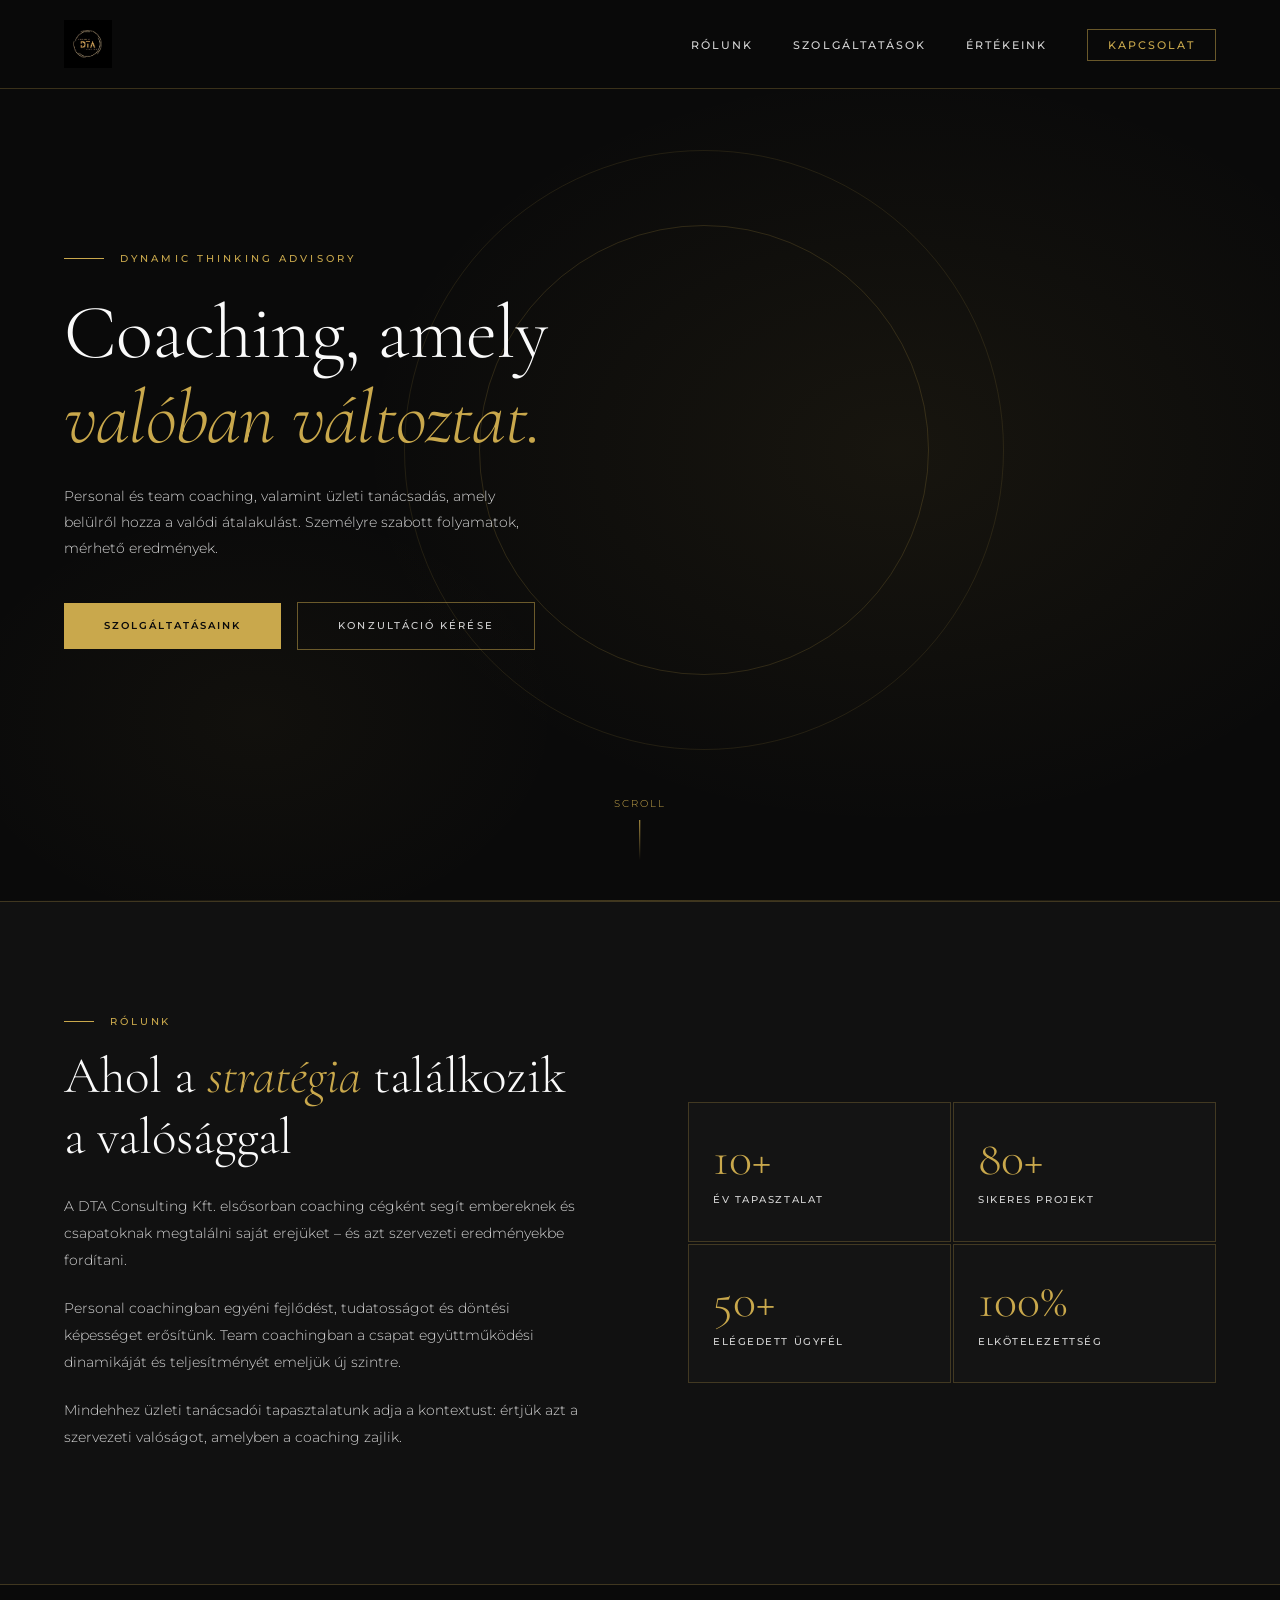
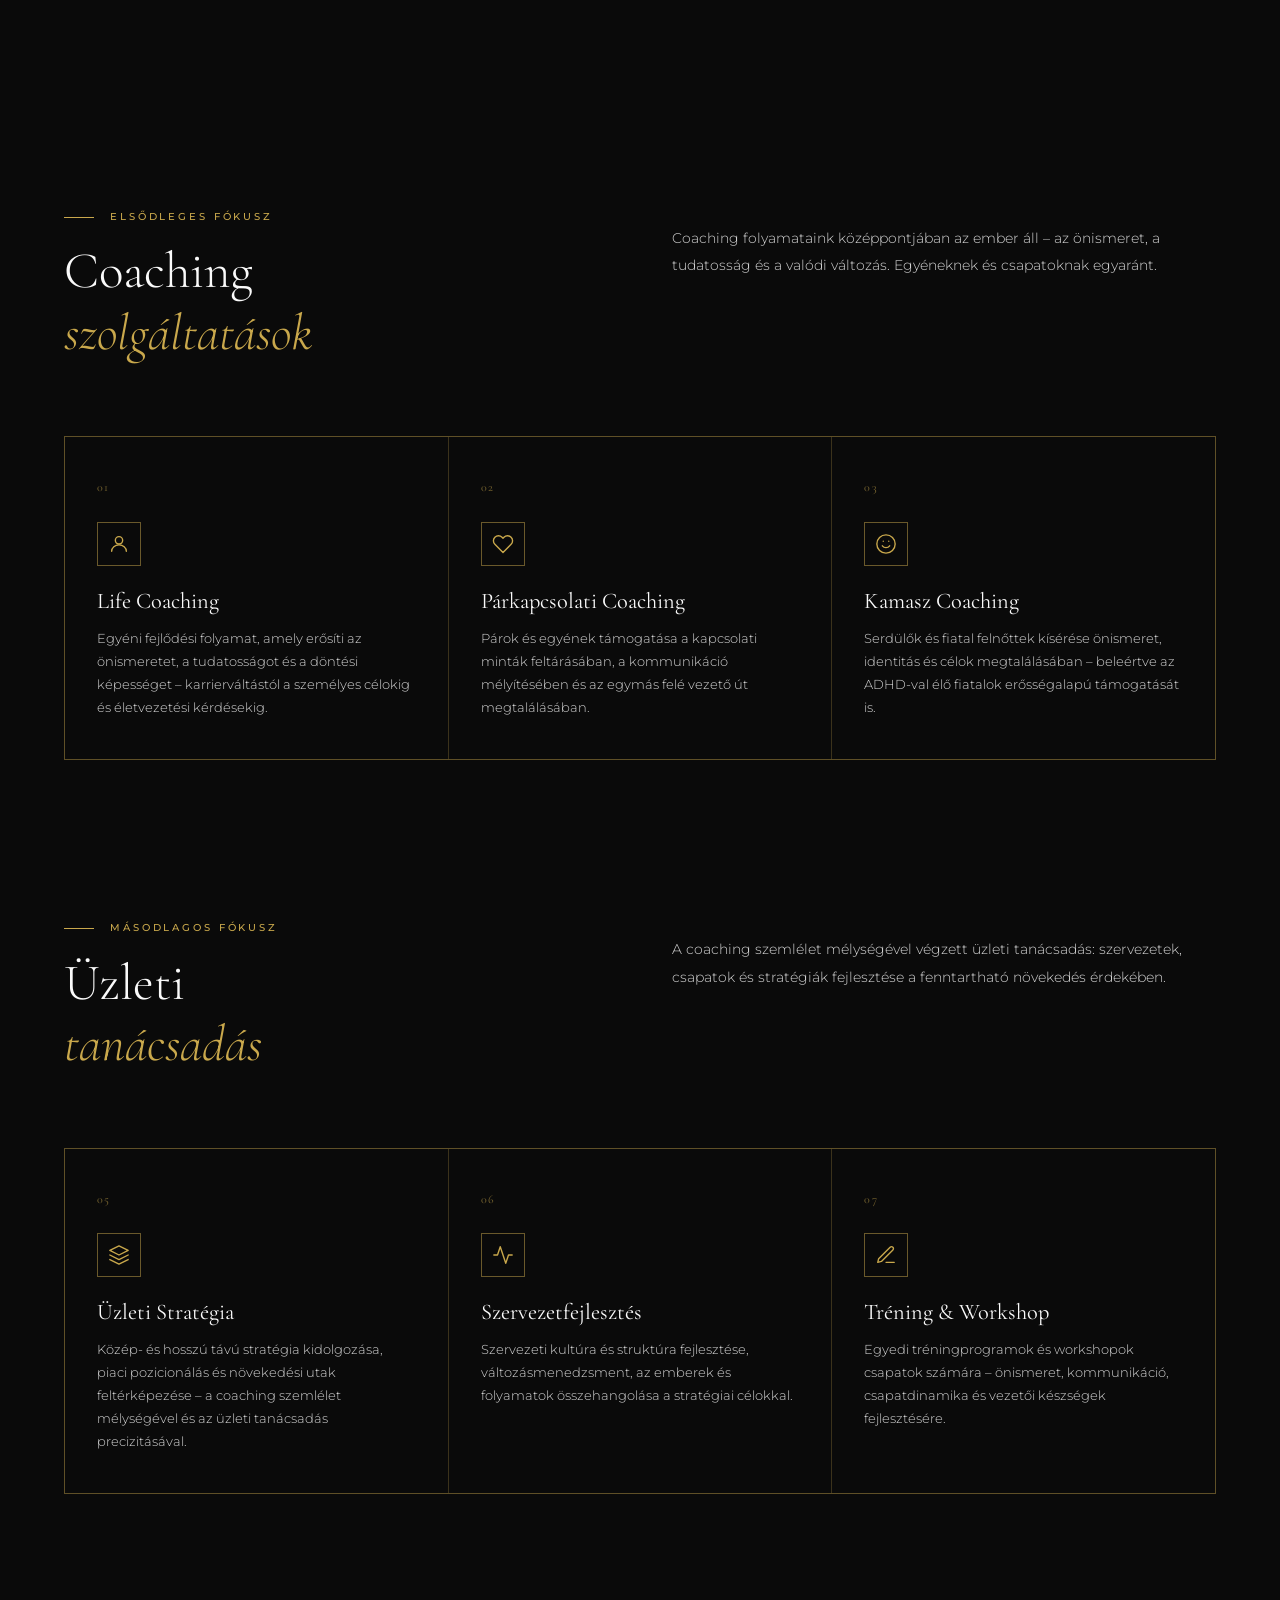
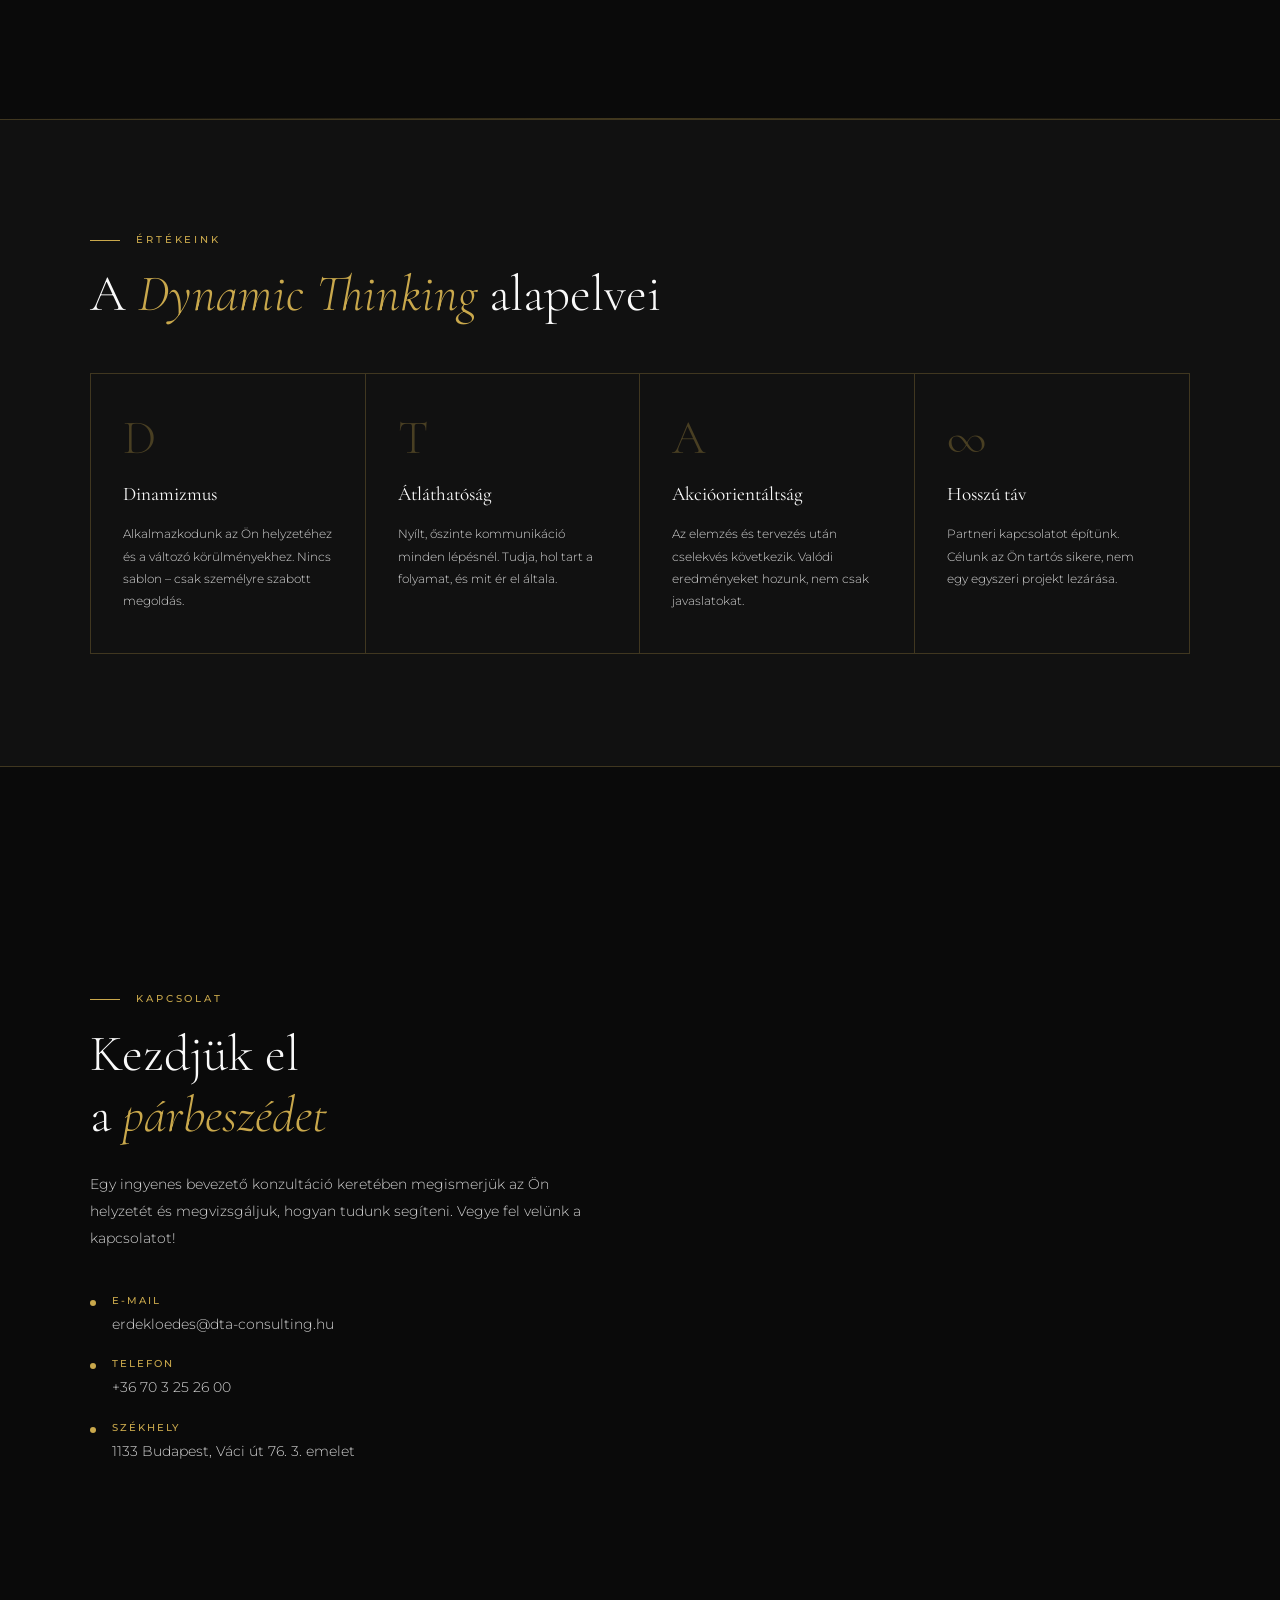
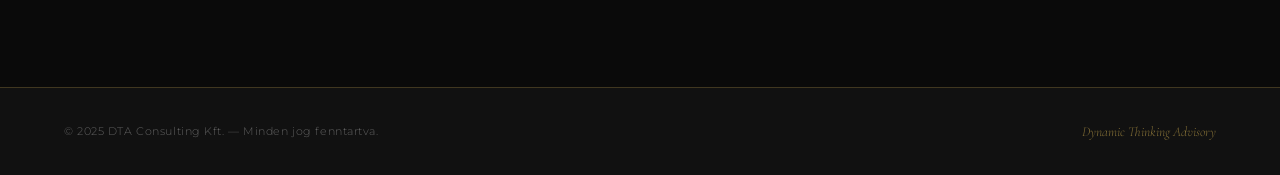
==== index.html @ 43f9bb78 "Add files via upload" ====
<!DOCTYPE html>
<html lang="hu">
<head>
<meta charset="UTF-8">
<meta name="viewport" content="width=device-width, initial-scale=1.0">
<title>DTA Consulting Kft. – Dynamic Thinking Advisory</title>
<link rel="preconnect" href="https://fonts.googleapis.com">
<link rel="preconnect" href="https://fonts.gstatic.com" crossorigin>
<link href="https://fonts.googleapis.com/css2?family=Cormorant+Garamond:ital,wght@0,300;0,400;0,600;1,300;1,400&family=Montserrat:wght@300;400;500;600&display=swap" rel="stylesheet">
<style>
  *, *::before, *::after { box-sizing: border-box; margin: 0; padding: 0; }

  :root {
    --gold: #C9A84C;
    --gold-light: #E2C47A;
    --gold-pale: #F5E9C8;
    --black: #0A0A0A;
    --black-soft: #111111;
    --black-mid: #1A1A1A;
    --black-card: #141414;
    --white: #FAFAFA;
    --white-muted: #D4D4D4;
    --border: rgba(201,168,76,0.25);
    --border-strong: rgba(201,168,76,0.5);
  }

  html { scroll-behavior: smooth; }

  body {
    background: var(--black);
    color: var(--white);
    font-family: 'Montserrat', sans-serif;
    font-weight: 300;
    line-height: 1.7;
    overflow-x: hidden;
  }

  /* ── NAVIGATION ── */
  nav {
    position: fixed;
    top: 0; left: 0; right: 0;
    z-index: 100;
    padding: 1.25rem 4rem;
    display: flex;
    align-items: center;
    justify-content: space-between;
    background: rgba(10,10,10,0.92);
    backdrop-filter: blur(12px);
    border-bottom: 0.5px solid var(--border);
  }

  .nav-logo {
    display: flex;
    align-items: center;
    gap: 0.75rem;
    text-decoration: none;
  }

  .nav-logo-circle {
    width: 40px; height: 40px;
    border-radius: 50%;
    border: 1.5px solid var(--gold);
    display: flex; align-items: center; justify-content: center;
    font-family: 'Cormorant Garamond', serif;
    font-size: 1rem;
    font-weight: 600;
    color: var(--gold);
    letter-spacing: 0.05em;
  }

  .nav-name {
    font-family: 'Montserrat', sans-serif;
    font-size: 0.7rem;
    font-weight: 500;
    letter-spacing: 0.2em;
    text-transform: uppercase;
    color: var(--white-muted);
  }

  .nav-links {
    display: flex;
    gap: 2.5rem;
    list-style: none;
  }

  .nav-links a {
    text-decoration: none;
    font-size: 0.7rem;
    font-weight: 500;
    letter-spacing: 0.18em;
    text-transform: uppercase;
    color: var(--white-muted);
    transition: color 0.3s;
  }

  .nav-links a:hover { color: var(--gold); }

  .nav-cta {
    font-size: 0.65rem;
    font-weight: 600;
    letter-spacing: 0.18em;
    text-transform: uppercase;
    color: var(--gold) !important;
    border: 0.5px solid var(--border-strong);
    padding: 0.5rem 1.25rem;
    border-radius: 0;
    transition: background 0.3s, color 0.3s !important;
  }

  .nav-cta:hover {
    background: var(--gold) !important;
    color: var(--black) !important;
  }

  /* ── HERO ── */
  #hero {
    min-height: 100vh;
    display: flex;
    align-items: center;
    position: relative;
    overflow: hidden;
    padding: 0 4rem;
  }

  .hero-bg {
    position: absolute;
    inset: 0;
    background:
      radial-gradient(ellipse 60% 60% at 70% 50%, rgba(201,168,76,0.07) 0%, transparent 70%),
      radial-gradient(ellipse 40% 40% at 20% 80%, rgba(201,168,76,0.04) 0%, transparent 60%);
  }

  .hero-lines {
    position: absolute;
    inset: 0;
    pointer-events: none;
    overflow: hidden;
  }

  .hero-lines::before {
    content: '';
    position: absolute;
    top: 50%; left: 55%;
    width: 600px; height: 600px;
    border-radius: 50%;
    border: 0.5px solid rgba(201,168,76,0.12);
    transform: translate(-50%, -50%);
  }

  .hero-lines::after {
    content: '';
    position: absolute;
    top: 50%; left: 55%;
    width: 450px; height: 450px;
    border-radius: 50%;
    border: 0.5px solid rgba(201,168,76,0.18);
    transform: translate(-50%, -50%);
  }

  .hero-content {
    position: relative;
    z-index: 2;
    max-width: 700px;
    animation: fadeUp 1s ease both;
  }

  .hero-eyebrow {
    font-size: 0.65rem;
    font-weight: 500;
    letter-spacing: 0.3em;
    text-transform: uppercase;
    color: var(--gold);
    margin-bottom: 1.5rem;
    display: flex;
    align-items: center;
    gap: 1rem;
  }

  .hero-eyebrow::before {
    content: '';
    display: inline-block;
    width: 40px;
    height: 0.5px;
    background: var(--gold);
  }

  h1 {
    font-family: 'Cormorant Garamond', serif;
    font-size: clamp(3rem, 6vw, 5.5rem);
    font-weight: 300;
    line-height: 1.1;
    letter-spacing: -0.01em;
    margin-bottom: 1.5rem;
    color: var(--white);
  }

  h1 em {
    font-style: italic;
    color: var(--gold);
  }

  .hero-sub {
    font-size: 0.9rem;
    font-weight: 300;
    color: var(--white-muted);
    line-height: 1.8;
    max-width: 480px;
    margin-bottom: 2.5rem;
  }

  .hero-actions {
    display: flex;
    gap: 1rem;
    align-items: center;
  }

  .btn-primary {
    display: inline-block;
    padding: 0.9rem 2.5rem;
    background: var(--gold);
    color: var(--black);
    font-family: 'Montserrat', sans-serif;
    font-size: 0.65rem;
    font-weight: 600;
    letter-spacing: 0.2em;
    text-transform: uppercase;
    text-decoration: none;
    transition: background 0.3s, transform 0.2s;
  }

  .btn-primary:hover {
    background: var(--gold-light);
    transform: translateY(-1px);
  }

  .btn-ghost {
    display: inline-block;
    padding: 0.9rem 2.5rem;
    border: 0.5px solid var(--border-strong);
    color: var(--white-muted);
    font-family: 'Montserrat', sans-serif;
    font-size: 0.65rem;
    font-weight: 500;
    letter-spacing: 0.2em;
    text-transform: uppercase;
    text-decoration: none;
    transition: border-color 0.3s, color 0.3s;
  }

  .btn-ghost:hover {
    border-color: var(--gold);
    color: var(--gold);
  }

  .hero-scroll {
    position: absolute;
    bottom: 2.5rem;
    left: 50%;
    transform: translateX(-50%);
    display: flex;
    flex-direction: column;
    align-items: center;
    gap: 0.5rem;
    color: var(--gold);
    font-size: 0.6rem;
    letter-spacing: 0.2em;
    text-transform: uppercase;
    animation: bounce 2s infinite;
    text-decoration: none;
  }

  .hero-scroll::after {
    content: '';
    width: 1px;
    height: 40px;
    background: linear-gradient(to bottom, var(--gold), transparent);
  }

  /* ── SECTIONS ── */
  section { padding: 7rem 4rem; }

  .section-eyebrow {
    font-size: 0.6rem;
    font-weight: 500;
    letter-spacing: 0.3em;
    text-transform: uppercase;
    color: var(--gold);
    margin-bottom: 1rem;
    display: flex;
    align-items: center;
    gap: 1rem;
  }

  .section-eyebrow::before {
    content: '';
    display: inline-block;
    width: 30px;
    height: 0.5px;
    background: var(--gold);
  }

  h2 {
    font-family: 'Cormorant Garamond', serif;
    font-size: clamp(2.2rem, 4vw, 3.5rem);
    font-weight: 300;
    line-height: 1.2;
    margin-bottom: 1.5rem;
    color: var(--white);
  }

  h2 em { font-style: italic; color: var(--gold); }

  /* ── ABOUT ── */
  #about {
    background: var(--black-soft);
    border-top: 0.5px solid var(--border);
    border-bottom: 0.5px solid var(--border);
  }

  .about-grid {
    display: grid;
    grid-template-columns: 1fr 1fr;
    gap: 6rem;
    align-items: center;
    max-width: 1200px;
    margin: 0 auto;
  }

  .about-text p {
    color: var(--white-muted);
    font-size: 0.9rem;
    line-height: 1.9;
    margin-bottom: 1.25rem;
  }

  .about-stats {
    display: grid;
    grid-template-columns: 1fr 1fr;
    gap: 2px;
  }

  .stat-box {
    background: var(--black-card);
    border: 0.5px solid var(--border);
    padding: 2rem 1.5rem;
    position: relative;
    overflow: hidden;
  }

  .stat-box::before {
    content: '';
    position: absolute;
    top: 0; left: 0;
    width: 3px; height: 100%;
    background: var(--gold);
    opacity: 0;
    transition: opacity 0.3s;
  }

  .stat-box:hover::before { opacity: 1; }

  .stat-number {
    font-family: 'Cormorant Garamond', serif;
    font-size: 3rem;
    font-weight: 300;
    color: var(--gold);
    line-height: 1;
    margin-bottom: 0.5rem;
  }

  .stat-label {
    font-size: 0.65rem;
    font-weight: 500;
    letter-spacing: 0.15em;
    text-transform: uppercase;
    color: var(--white-muted);
  }

  /* ── SERVICES ── */
  #services { max-width: 1200px; margin: 0 auto; padding: 7rem 0; }

  .services-header {
    display: grid;
    grid-template-columns: 1fr 1fr;
    gap: 4rem;
    margin-bottom: 4rem;
    padding: 0 4rem;
  }

  .services-intro {
    color: var(--white-muted);
    font-size: 0.9rem;
    line-height: 1.9;
    padding-top: 1rem;
  }

  .services-grid {
    display: grid;
    grid-template-columns: repeat(3, 1fr);
    gap: 1px;
    background: var(--border);
    border: 0.5px solid var(--border);
    margin: 0 4rem;
  }

  .service-card {
    background: var(--black);
    padding: 2.5rem 2rem;
    position: relative;
    overflow: hidden;
    transition: background 0.4s;
  }

  .service-card:hover { background: var(--black-card); }

  .service-card::after {
    content: '';
    position: absolute;
    bottom: 0; left: 0; right: 0;
    height: 1px;
    background: linear-gradient(to right, transparent, var(--gold), transparent);
    transform: scaleX(0);
    transition: transform 0.4s;
  }

  .service-card:hover::after { transform: scaleX(1); }

  .service-number {
    font-family: 'Cormorant Garamond', serif;
    font-size: 0.75rem;
    font-weight: 400;
    color: var(--gold);
    letter-spacing: 0.1em;
    margin-bottom: 1.5rem;
    opacity: 0.6;
  }

  .service-icon {
    width: 44px; height: 44px;
    border: 0.5px solid var(--border-strong);
    display: flex; align-items: center; justify-content: center;
    margin-bottom: 1.25rem;
  }

  .service-icon svg {
    width: 22px; height: 22px;
    stroke: var(--gold);
    fill: none;
    stroke-width: 1.5;
    stroke-linecap: round;
    stroke-linejoin: round;
  }

  .service-title {
    font-family: 'Cormorant Garamond', serif;
    font-size: 1.4rem;
    font-weight: 400;
    color: var(--white);
    margin-bottom: 0.75rem;
    line-height: 1.3;
  }

  .service-desc {
    font-size: 0.8rem;
    color: var(--white-muted);
    line-height: 1.8;
  }

  /* ── VALUES ── */
  #values {
    background: var(--black-soft);
    border-top: 0.5px solid var(--border);
    border-bottom: 0.5px solid var(--border);
  }

  .values-inner {
    max-width: 1100px;
    margin: 0 auto;
  }

  .values-header { margin-bottom: 3rem; }

  .values-list {
    display: grid;
    grid-template-columns: repeat(4, 1fr);
    gap: 0;
    border: 0.5px solid var(--border);
  }

  .value-item {
    padding: 2.5rem 2rem;
    border-right: 0.5px solid var(--border);
  }

  .value-item:last-child { border-right: none; }

  .value-glyph {
    font-family: 'Cormorant Garamond', serif;
    font-size: 3rem;
    font-weight: 300;
    color: var(--gold);
    opacity: 0.3;
    line-height: 1;
    margin-bottom: 1rem;
  }

  .value-title {
    font-family: 'Cormorant Garamond', serif;
    font-size: 1.2rem;
    font-weight: 400;
    color: var(--white);
    margin-bottom: 0.75rem;
  }

  .value-desc {
    font-size: 0.78rem;
    color: var(--white-muted);
    line-height: 1.8;
  }

  /* ── CONTACT ── */
  #contact { max-width: 1100px; margin: 0 auto; padding: 7rem 0; }

  .contact-inner {
    display: grid;
    grid-template-columns: 1fr 1fr;
    gap: 6rem;
    align-items: start;
    padding: 0 4rem;
  }

  .contact-left p {
    color: var(--white-muted);
    font-size: 0.9rem;
    line-height: 1.9;
    margin-bottom: 2.5rem;
  }

  .contact-items {
    display: flex;
    flex-direction: column;
    gap: 1.25rem;
  }

  .contact-item {
    display: flex;
    align-items: flex-start;
    gap: 1rem;
  }

  .contact-dot {
    width: 6px; height: 6px;
    background: var(--gold);
    border-radius: 50%;
    flex-shrink: 0;
    margin-top: 0.45rem;
  }

  .contact-item-label {
    font-size: 0.6rem;
    font-weight: 500;
    letter-spacing: 0.2em;
    text-transform: uppercase;
    color: var(--gold);
    margin-bottom: 0.25rem;
  }

  .contact-item-value {
    font-size: 0.85rem;
    color: var(--white-muted);
  }

  .contact-form {
    display: flex;
    flex-direction: column;
    gap: 1rem;
  }

  .form-row {
    display: grid;
    grid-template-columns: 1fr 1fr;
    gap: 1rem;
  }

  .form-field {
    display: flex;
    flex-direction: column;
    gap: 0.4rem;
  }

  .form-field label {
    font-size: 0.6rem;
    font-weight: 500;
    letter-spacing: 0.18em;
    text-transform: uppercase;
    color: var(--gold);
    opacity: 0.8;
  }

  .form-field input,
  .form-field textarea,
  .form-field select {
    background: var(--black-card);
    border: 0.5px solid var(--border);
    color: var(--white);
    font-family: 'Montserrat', sans-serif;
    font-size: 0.82rem;
    font-weight: 300;
    padding: 0.75rem 1rem;
    outline: none;
    transition: border-color 0.3s;
    resize: none;
    appearance: none;
    border-radius: 0;
  }

  .form-field input::placeholder,
  .form-field textarea::placeholder { color: rgba(212,212,212,0.3); }

  .form-field input:focus,
  .form-field textarea:focus,
  .form-field select:focus { border-color: var(--gold); }

  .form-field textarea { height: 120px; }

  .form-submit {
    margin-top: 0.5rem;
  }

  /* ── FOOTER ── */
  footer {
    border-top: 0.5px solid var(--border);
    padding: 2rem 4rem;
    display: flex;
    align-items: center;
    justify-content: space-between;
    background: var(--black-soft);
  }

  .footer-copy {
    font-size: 0.7rem;
    color: rgba(212,212,212,0.4);
    letter-spacing: 0.05em;
  }

  .footer-tagline {
    font-family: 'Cormorant Garamond', serif;
    font-size: 0.85rem;
    font-style: italic;
    color: var(--gold);
    opacity: 0.6;
  }

  /* ── DIVIDER ── */
  .gold-divider {
    width: 100%;
    height: 0.5px;
    background: linear-gradient(to right, transparent, var(--gold), transparent);
    opacity: 0.3;
    margin: 0;
  }

  /* ── ANIMATIONS ── */
  @keyframes fadeUp {
    from { opacity: 0; transform: translateY(30px); }
    to   { opacity: 1; transform: translateY(0); }
  }

  @keyframes bounce {
    0%, 100% { transform: translateX(-50%) translateY(0); }
    50%       { transform: translateX(-50%) translateY(6px); }
  }

  .reveal {
    opacity: 0;
    transform: translateY(24px);
    transition: opacity 0.7s ease, transform 0.7s ease;
  }

  .reveal.visible {
    opacity: 1;
    transform: translateY(0);
  }

  /* ── RESPONSIVE ── */
  @media (max-width: 900px) {
    nav { padding: 1rem 1.5rem; }
    .nav-links { display: none; }
    #hero { padding: 0 1.5rem; }
    section { padding: 5rem 1.5rem; }
    .about-grid, .contact-inner { grid-template-columns: 1fr; gap: 3rem; }
    .services-header { grid-template-columns: 1fr; padding: 0 1.5rem; }
    .services-grid { grid-template-columns: 1fr; margin: 0 1.5rem; }
    .values-list { grid-template-columns: 1fr 1fr; }
    .value-item:nth-child(2) { border-right: none; }
    .contact-inner { padding: 0 1.5rem; }
    .form-row { grid-template-columns: 1fr; }
    footer { flex-direction: column; gap: 0.5rem; text-align: center; padding: 2rem 1.5rem; }
    #services { padding: 5rem 0; }
    #contact { padding: 5rem 0; }
    .about-stats { padding: 0; }
  }
</style>
</head>
<body>

<!-- NAVIGATION -->
<nav>
  <a href="#hero" class="nav-logo">
    <img src="DTA_Main_Logo.jpg" alt="DTA Logo" style="width:48px;height:48px;object-fit:contain;">
  </a>
  <ul class="nav-links">
    <li><a href="#about">Rólunk</a></li>
    <li><a href="#services">Szolgáltatások</a></li>
    <li><a href="#values">Értékeink</a></li>
    <li><a href="#contact" class="nav-cta">Kapcsolat</a></li>
  </ul>
</nav>

<!-- HERO -->
<section id="hero">
  <div class="hero-bg"></div>
  <div class="hero-lines"></div>

  <div class="hero-content">
    <div class="hero-eyebrow">Dynamic Thinking Advisory</div>
    <h1>Coaching, amely<br><em>valóban változtat.</em></h1>
    <p class="hero-sub">Personal és team coaching, valamint üzleti tanácsadás, amely belülről hozza a valódi átalakulást. Személyre szabott folyamatok, mérhető eredmények.</p>
    <div class="hero-actions">
      <a href="#services" class="btn-primary">Szolgáltatásaink</a>
      <a href="#contact" class="btn-ghost">Konzultáció kérése</a>
    </div>
  </div>

  <a href="#about" class="hero-scroll">Scroll</a>
</section>

<div class="gold-divider"></div>

<!-- ABOUT -->
<section id="about">
  <div class="about-grid">
    <div class="about-text reveal">
      <div class="section-eyebrow">Rólunk</div>
      <h2>Ahol a <em>stratégia</em> találkozik a valósággal</h2>
      <p>A DTA Consulting Kft. elsősorban coaching cégként segít embereknek és csapatoknak megtalálni saját erejüket – és azt szervezeti eredményekbe fordítani.</p>
      <p>Personal coachingban egyéni fejlődést, tudatosságot és döntési képességet erősítünk. Team coachingban a csapat együttműködési dinamikáját és teljesítményét emeljük új szintre.</p>
      <p>Mindehhez üzleti tanácsadói tapasztalatunk adja a kontextust: értjük azt a szervezeti valóságot, amelyben a coaching zajlik.</p>
    </div>
    <div class="about-stats reveal">
      <div class="stat-box">
        <div class="stat-number">10+</div>
        <div class="stat-label">Év tapasztalat</div>
      </div>
      <div class="stat-box">
        <div class="stat-number">80+</div>
        <div class="stat-label">Sikeres projekt</div>
      </div>
      <div class="stat-box">
        <div class="stat-number">50+</div>
        <div class="stat-label">Elégedett ügyfél</div>
      </div>
      <div class="stat-box">
        <div class="stat-number">100%</div>
        <div class="stat-label">Elkötelezettség</div>
      </div>
    </div>
  </div>
</section>

<div class="gold-divider"></div>

<!-- SERVICES -->
<section style="padding: 7rem 4rem; background: var(--black);">
  <div id="services" style="max-width: 1200px; margin: 0 auto;">

    <!-- COACHING BLOKK -->
    <div class="services-header" style="padding: 0; margin-bottom: 3rem;">
      <div class="reveal">
        <div class="section-eyebrow">Elsődleges fókusz</div>
        <h2>Coaching<br><em>szolgáltatások</em></h2>
      </div>
      <p class="services-intro reveal">Coaching folyamataink középpontjában az ember áll – az önismeret, a tudatosság és a valódi változás. Egyéneknek és csapatoknak egyaránt.</p>
    </div>

    <div class="services-grid" style="margin: 0 0 5rem 0; grid-template-columns: repeat(3, 1fr);">
      <div class="service-card reveal">
        <div class="service-number">01</div>
        <div class="service-icon">
          <svg viewBox="0 0 24 24"><circle cx="12" cy="8" r="4"/><path d="M4 20c0-4 3.6-7 8-7s8 3 8 7"/></svg>
        </div>
        <div class="service-title">Life Coaching</div>
        <p class="service-desc">Egyéni fejlődési folyamat, amely erősíti az önismeretet, a tudatosságot és a döntési képességet – karrierváltástól a személyes célokig és életvezetési kérdésekig.</p>
      </div>
      <div class="service-card reveal">
        <div class="service-number">02</div>
        <div class="service-icon">
          <svg viewBox="0 0 24 24"><path d="M20.84 4.61a5.5 5.5 0 0 0-7.78 0L12 5.67l-1.06-1.06a5.5 5.5 0 0 0-7.78 7.78l1.06 1.06L12 21.23l7.78-7.78 1.06-1.06a5.5 5.5 0 0 0 0-7.78z"/></svg>
        </div>
        <div class="service-title">Párkapcsolati Coaching</div>
        <p class="service-desc">Párok és egyének támogatása a kapcsolati minták feltárásában, a kommunikáció mélyítésében és az egymás felé vezető út megtalálásában.</p>
      </div>
      <div class="service-card reveal">
        <div class="service-number">03</div>
        <div class="service-icon">
          <svg viewBox="0 0 24 24"><path d="M12 2C6.48 2 2 6.48 2 12s4.48 10 10 10 10-4.48 10-10S17.52 2 12 2z"/><path d="M8 14s1.5 2 4 2 4-2 4-2"/><line x1="9" y1="9" x2="9.01" y2="9"/><line x1="15" y1="9" x2="15.01" y2="9"/></svg>
        </div>
        <div class="service-title">Kamasz Coaching</div>
        <p class="service-desc">Serdülők és fiatal felnőttek kísérése önismeret, identitás és célok megtalálásában – beleértve az ADHD-val élő fiatalok erősségalapú támogatását is.</p>
      </div>
    </div>

    <div class="gold-divider" style="margin-bottom: 5rem;"></div>

    <!-- TANÁCSADÁS BLOKK -->
    <div class="services-header" style="padding: 0; margin-bottom: 3rem;">
      <div class="reveal">
        <div class="section-eyebrow">Másodlagos fókusz</div>
        <h2>Üzleti<br><em>tanácsadás</em></h2>
      </div>
      <p class="services-intro reveal">A coaching szemlélet mélységével végzett üzleti tanácsadás: szervezetek, csapatok és stratégiák fejlesztése a fenntartható növekedés érdekében.</p>
    </div>

    <div class="services-grid" style="margin: 0; grid-template-columns: repeat(3, 1fr);">
      <div class="service-card reveal">
        <div class="service-number">05</div>
        <div class="service-icon">
          <svg viewBox="0 0 24 24"><path d="M12 2L2 7l10 5 10-5-10-5zM2 17l10 5 10-5M2 12l10 5 10-5"/></svg>
        </div>
        <div class="service-title">Üzleti Stratégia</div>
        <p class="service-desc">Közép- és hosszú távú stratégia kidolgozása, piaci pozicionálás és növekedési utak feltérképezése – a coaching szemlélet mélységével és az üzleti tanácsadás precizitásával.</p>
      </div>
      <div class="service-card reveal">
        <div class="service-number">06</div>
        <div class="service-icon">
          <svg viewBox="0 0 24 24"><polyline points="22 12 18 12 15 21 9 3 6 12 2 12"/></svg>
        </div>
        <div class="service-title">Szervezetfejlesztés</div>
        <p class="service-desc">Szervezeti kultúra és struktúra fejlesztése, változásmenedzsment, az emberek és folyamatok összehangolása a stratégiai célokkal.</p>
      </div>
      <div class="service-card reveal">
        <div class="service-number">07</div>
        <div class="service-icon">
          <svg viewBox="0 0 24 24"><path d="M12 20h9"/><path d="M16.5 3.5a2.121 2.121 0 0 1 3 3L7 19l-4 1 1-4L16.5 3.5z"/></svg>
        </div>
        <div class="service-title">Tréning &amp; Workshop</div>
        <p class="service-desc">Egyedi tréningprogramok és workshopok csapatok számára – önismeret, kommunikáció, csapatdinamika és vezetői készségek fejlesztésére.</p>
      </div>
    </div>

  </div>
</section>

<div class="gold-divider"></div>

<!-- VALUES -->
<section id="values" style="background: var(--black-soft); border-top: 0.5px solid var(--border); border-bottom: 0.5px solid var(--border);">
  <div class="values-inner">
    <div class="values-header reveal">
      <div class="section-eyebrow">Értékeink</div>
      <h2>A <em>Dynamic Thinking</em> alapelvei</h2>
    </div>
    <div class="values-list reveal">
      <div class="value-item">
        <div class="value-glyph">D</div>
        <div class="value-title">Dinamizmus</div>
        <p class="value-desc">Alkalmazkodunk az Ön helyzetéhez és a változó körülményekhez. Nincs sablon – csak személyre szabott megoldás.</p>
      </div>
      <div class="value-item">
        <div class="value-glyph">T</div>
        <div class="value-title">Átláthatóság</div>
        <p class="value-desc">Nyílt, őszinte kommunikáció minden lépésnél. Tudja, hol tart a folyamat, és mit ér el általa.</p>
      </div>
      <div class="value-item">
        <div class="value-glyph">A</div>
        <div class="value-title">Akcióorientáltság</div>
        <p class="value-desc">Az elemzés és tervezés után cselekvés következik. Valódi eredményeket hozunk, nem csak javaslatokat.</p>
      </div>
      <div class="value-item" style="border-right: none;">
        <div class="value-glyph">∞</div>
        <div class="value-title">Hosszú táv</div>
        <p class="value-desc">Partneri kapcsolatot építünk. Célunk az Ön tartós sikere, nem egy egyszeri projekt lezárása.</p>
      </div>
    </div>
  </div>
</section>

<div class="gold-divider"></div>

<!-- CONTACT -->
<section style="padding: 7rem 4rem; background: var(--black);">
  <div id="contact" style="max-width: 1100px; margin: 0 auto;">
    <div class="contact-inner" style="padding: 0;">
      <div class="contact-left reveal">
        <div class="section-eyebrow">Kapcsolat</div>
        <h2>Kezdjük el<br>a <em>párbeszédet</em></h2>
        <p>Egy ingyenes bevezető konzultáció keretében megismerjük az Ön helyzetét és megvizsgáljuk, hogyan tudunk segíteni. Vegye fel velünk a kapcsolatot!</p>
        <div class="contact-items">
          <div class="contact-item">
            <div class="contact-dot"></div>
            <div>
              <div class="contact-item-label">E-mail</div>
              <div class="contact-item-value"><a id="email-link" href="#" style="color: var(--white-muted); text-decoration: none; transition: color 0.3s;" onmouseover="this.style.color='var(--gold)'" onmouseout="this.style.color='var(--white-muted)'"></a></div>
            </div>
          </div>
          <div class="contact-item">
            <div class="contact-dot"></div>
            <div>
              <div class="contact-item-label">Telefon</div>
              <div class="contact-item-value"><a href="tel:+36703252600" style="color: var(--white-muted); text-decoration: none; transition: color 0.3s;" onmouseover="this.style.color='var(--gold)'" onmouseout="this.style.color='var(--white-muted)'">+36 70 3 25 26 00</a></div>
            </div>
          </div>
          <div class="contact-item">
            <div class="contact-dot"></div>
            <div>
              <div class="contact-item-label">Székhely</div>
              <div class="contact-item-value">1133 Budapest, Váci út 76. 3. emelet</div>
            </div>
          </div>
        </div>
      </div>

      <div class="contact-form reveal">
        <div class="form-row">
          <div class="form-field">
            <label>Név</label>
            <input type="text" name="name" id="f-name" placeholder="Kovács János">
          </div>
          <div class="form-field">
            <label>E-mail</label>
            <input type="email" name="email" id="f-email" placeholder="janos@ceg.hu">
          </div>
        </div>
        <div class="form-field">
          <label>Érdeklődés tárgya</label>
          <select name="szolgaltatas">
            <option value="" disabled selected>Válasszon szolgáltatást...</option>
            <optgroup label="── Coaching ──">
              <option>Life Coaching</option>
              <option>Párkapcsolati Coaching</option>
              <option>Kamasz Coaching</option>
            </optgroup>
            <optgroup label="── Üzleti Tanácsadás ──">
              <option>Üzleti Stratégia</option>
              <option>Szervezetfejlesztés</option>
              <option>Tréning & Workshop</option>
            </optgroup>
          </select>
        </div>
        <div class="form-field">
          <label>Üzenet</label>
          <textarea name="uzenet" placeholder="Röviden írjon helyzetéről, kihívásairól..."></textarea>
        </div>
        <div class="form-submit">
          <button id="submit-btn" class="btn-primary" style="width: 100%; cursor: pointer; border: none; font-family: 'Montserrat', sans-serif;" type="button">Üzenet Küldése</button>
        </div>
        <div id="form-success" style="display:none; margin-top:1rem; padding: 1rem; border: 0.5px solid var(--gold); color: var(--gold); font-size: 0.8rem; letter-spacing: 0.05em; text-align: center;">
          ✓ Üzenete megérkezett! Hamarosan felvesszük Önnel a kapcsolatot.
        </div>
        <div id="form-error" style="display:none; margin-top:1rem; padding: 1rem; border: 0.5px solid #c0392b; color: #e74c3c; font-size: 0.8rem; letter-spacing: 0.05em; text-align: center;">
          Hiba történt. Kérjük, próbálja újra később vagy hívjon minket!
        </div>
      </div>
    </div>
  </div>
</section>

<!-- FOOTER -->
<footer>
  <div class="footer-copy">© 2025 DTA Consulting Kft. — Minden jog fenntartva.</div>
  <div class="footer-tagline">Dynamic Thinking Advisory</div>
</footer>

<script>
  const observer = new IntersectionObserver((entries) => {
    entries.forEach((entry, i) => {
      if (entry.isIntersecting) {
        setTimeout(() => entry.target.classList.add('visible'), i * 80);
      }
    });
  }, { threshold: 0.12 });

  document.querySelectorAll('.reveal').forEach(el => observer.observe(el));

  // Email obfuscation - ROT13
  function rot13(s) {
    return s.replace(/[a-zA-Z]/g, c =>
      String.fromCharCode(c.charCodeAt(0) + (c.toLowerCase() < 'n' ? 13 : -13))
    );
  }
  const enc = 'reqrxybrqrf@qgn-pbafhygvat.uh';
  const emailEl = document.getElementById('email-link');
  const decoded = rot13(enc);
  emailEl.textContent = decoded;
  emailEl.href = 'mailto:' + decoded;

  // Form submit
  document.getElementById('submit-btn').addEventListener('click', async () => {
    const name = document.getElementById('f-name').value.trim();
    const email = document.getElementById('f-email').value.trim();
    if (!name || !email) {
      alert('Kérjük, adja meg a nevét és e-mail címét!');
      return;
    }
    const btn = document.getElementById('submit-btn');
    btn.textContent = 'Küldés...';
    btn.disabled = true;

    const data = new FormData();
    document.querySelectorAll('.contact-form input, .contact-form select, .contact-form textarea').forEach(el => {
      if (el.name) data.append(el.name, el.value);
    });

    try {
      const res = await fetch('https://formspree.io/f/mqeokebn', {
        method: 'POST',
        body: data,
        headers: { 'Accept': 'application/json' }
      });
      if (res.ok) {
        document.getElementById('form-success').style.display = 'block';
        document.getElementById('form-error').style.display = 'none';
        document.querySelectorAll('.contact-form input, .contact-form select, .contact-form textarea').forEach(el => el.value = '');
        btn.textContent = 'Elküldve ✓';
      } else {
        throw new Error();
      }
    } catch {
      document.getElementById('form-error').style.display = 'block';
      btn.textContent = 'Üzenet Küldése';
      btn.disabled = false;
    }
  });
</script>
</body>
</html>
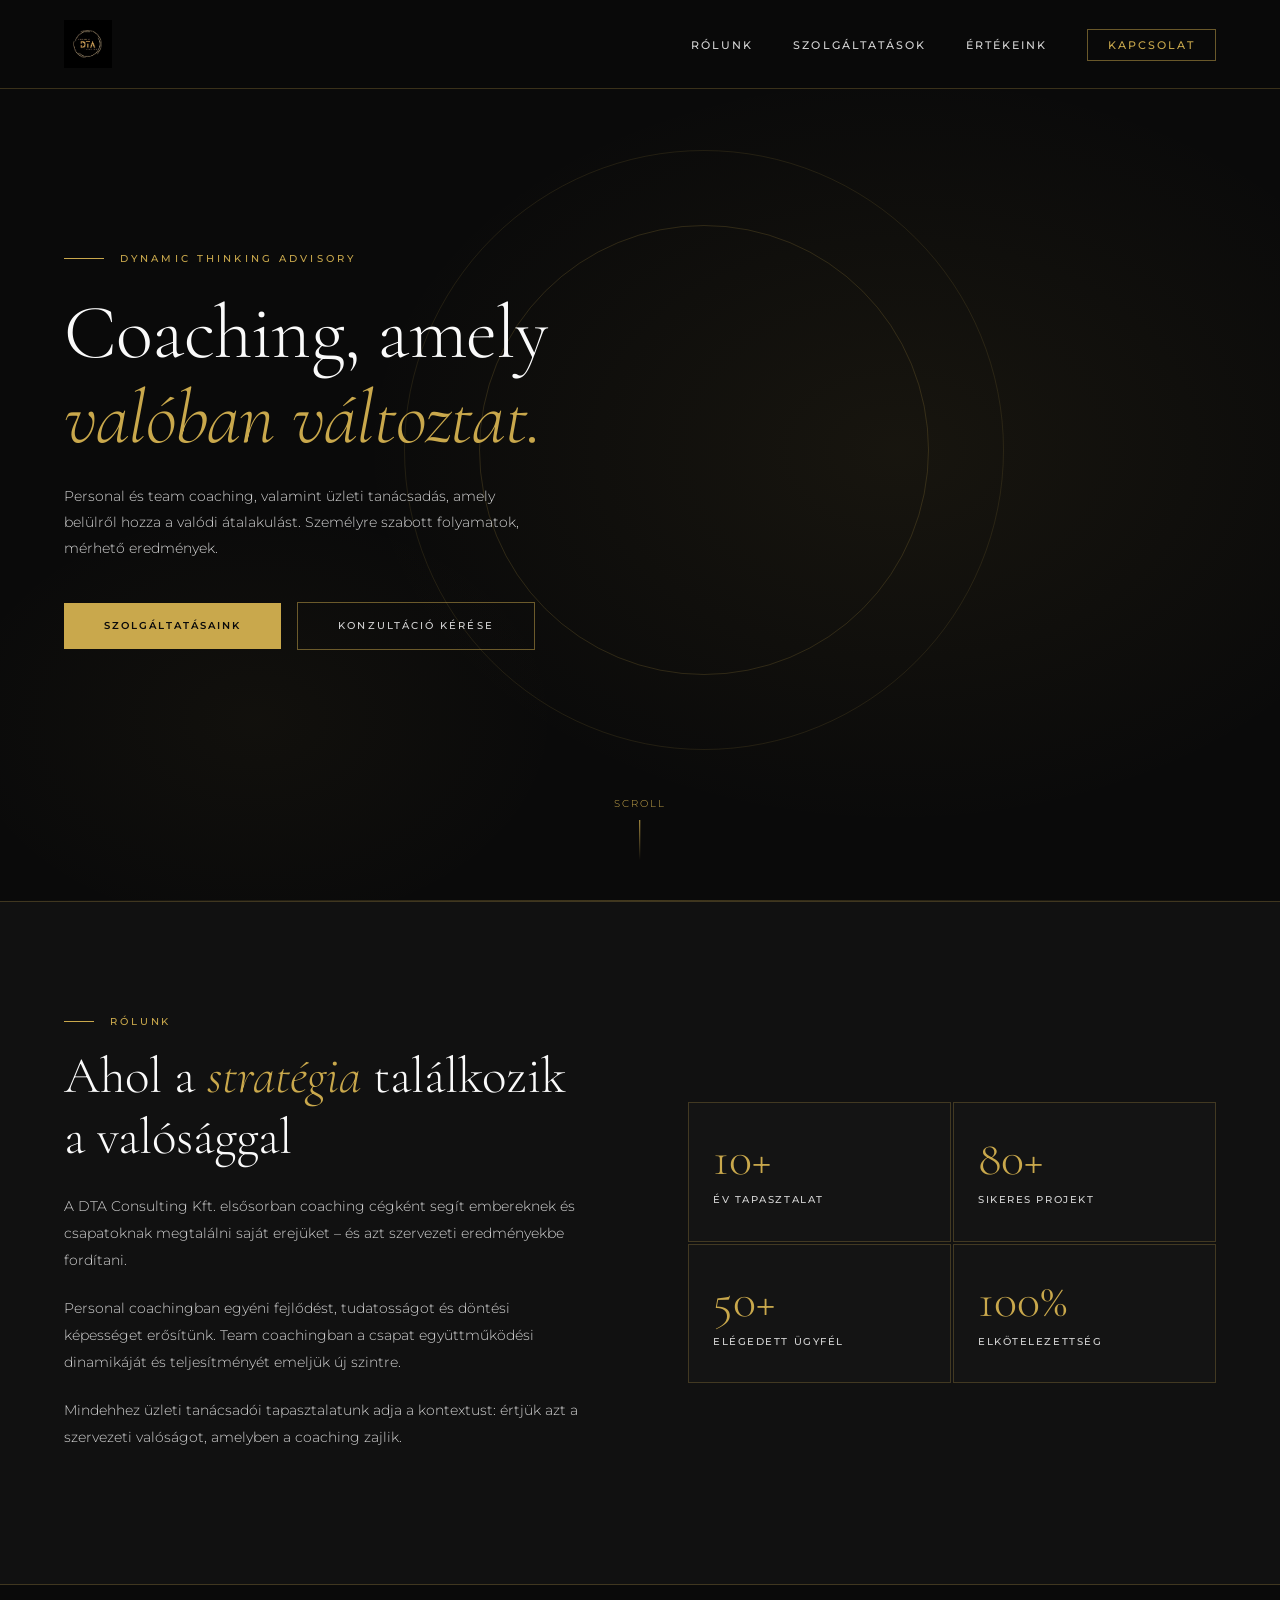
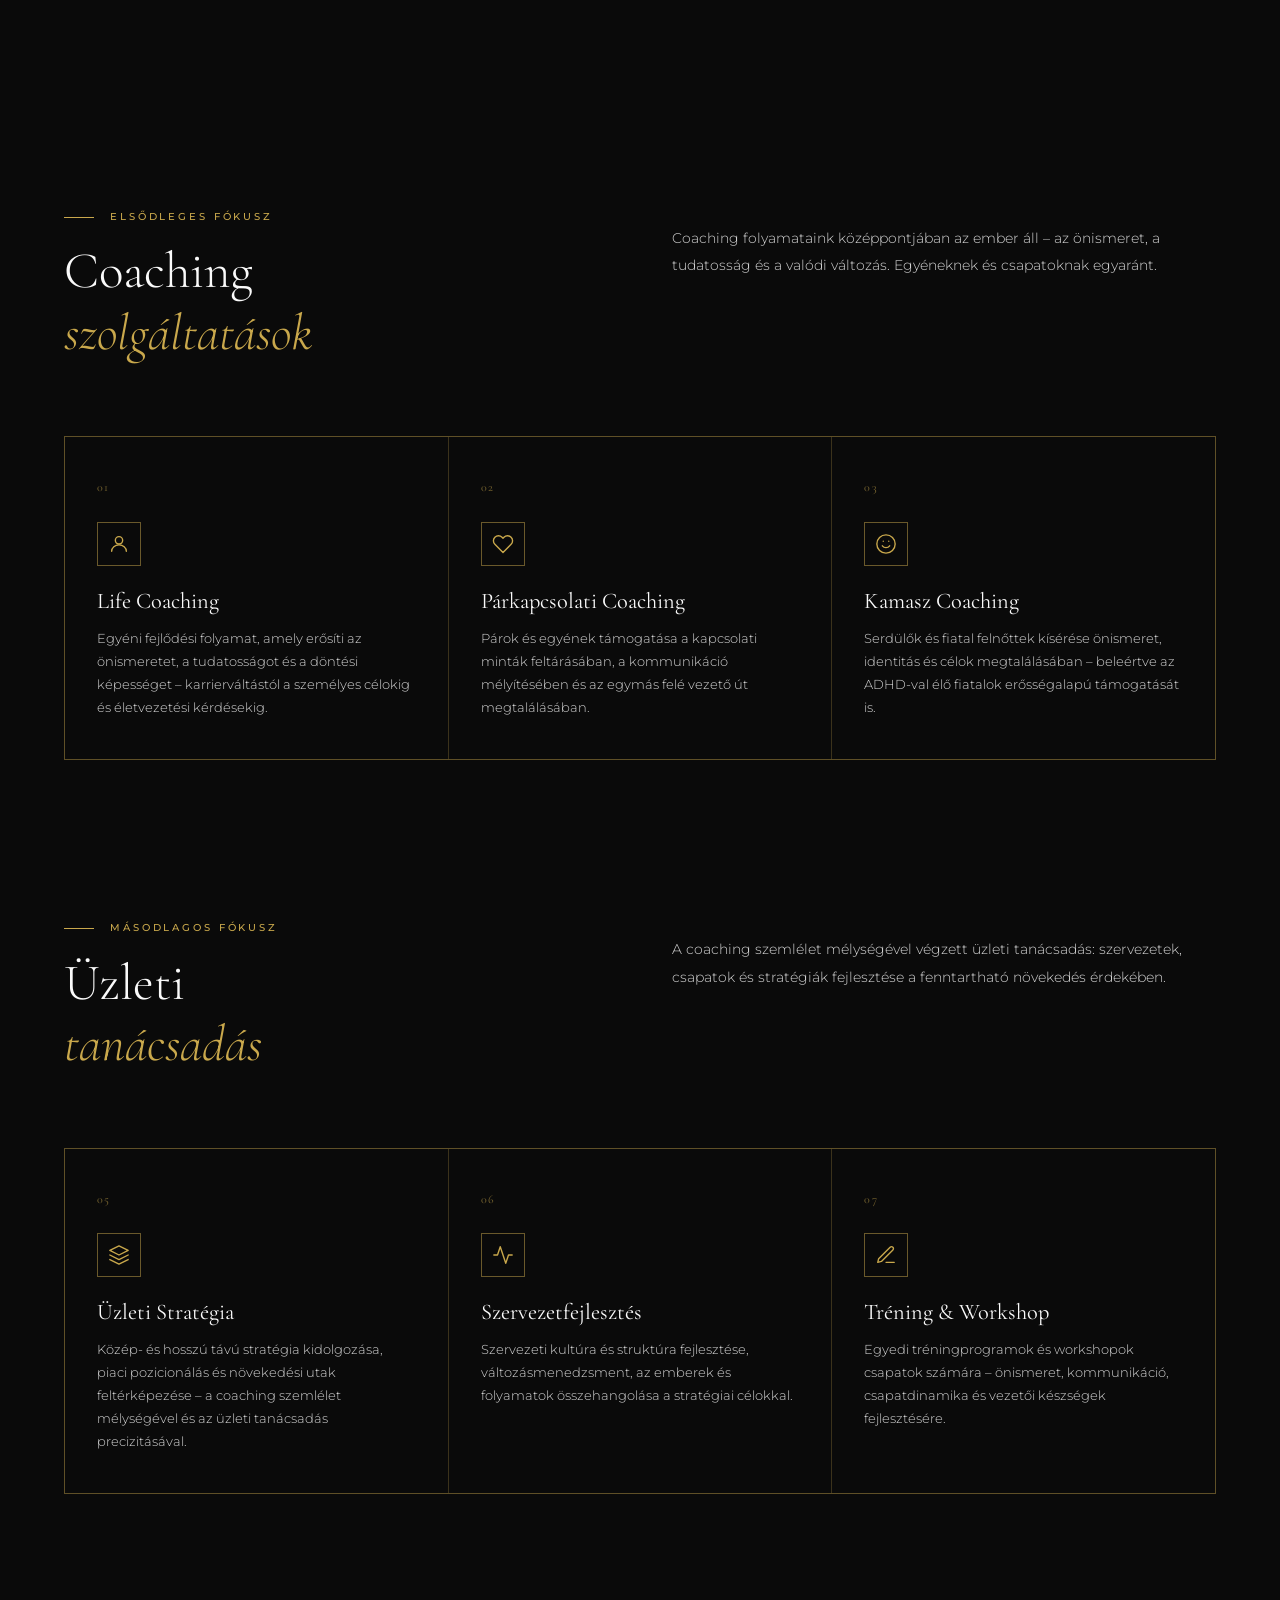
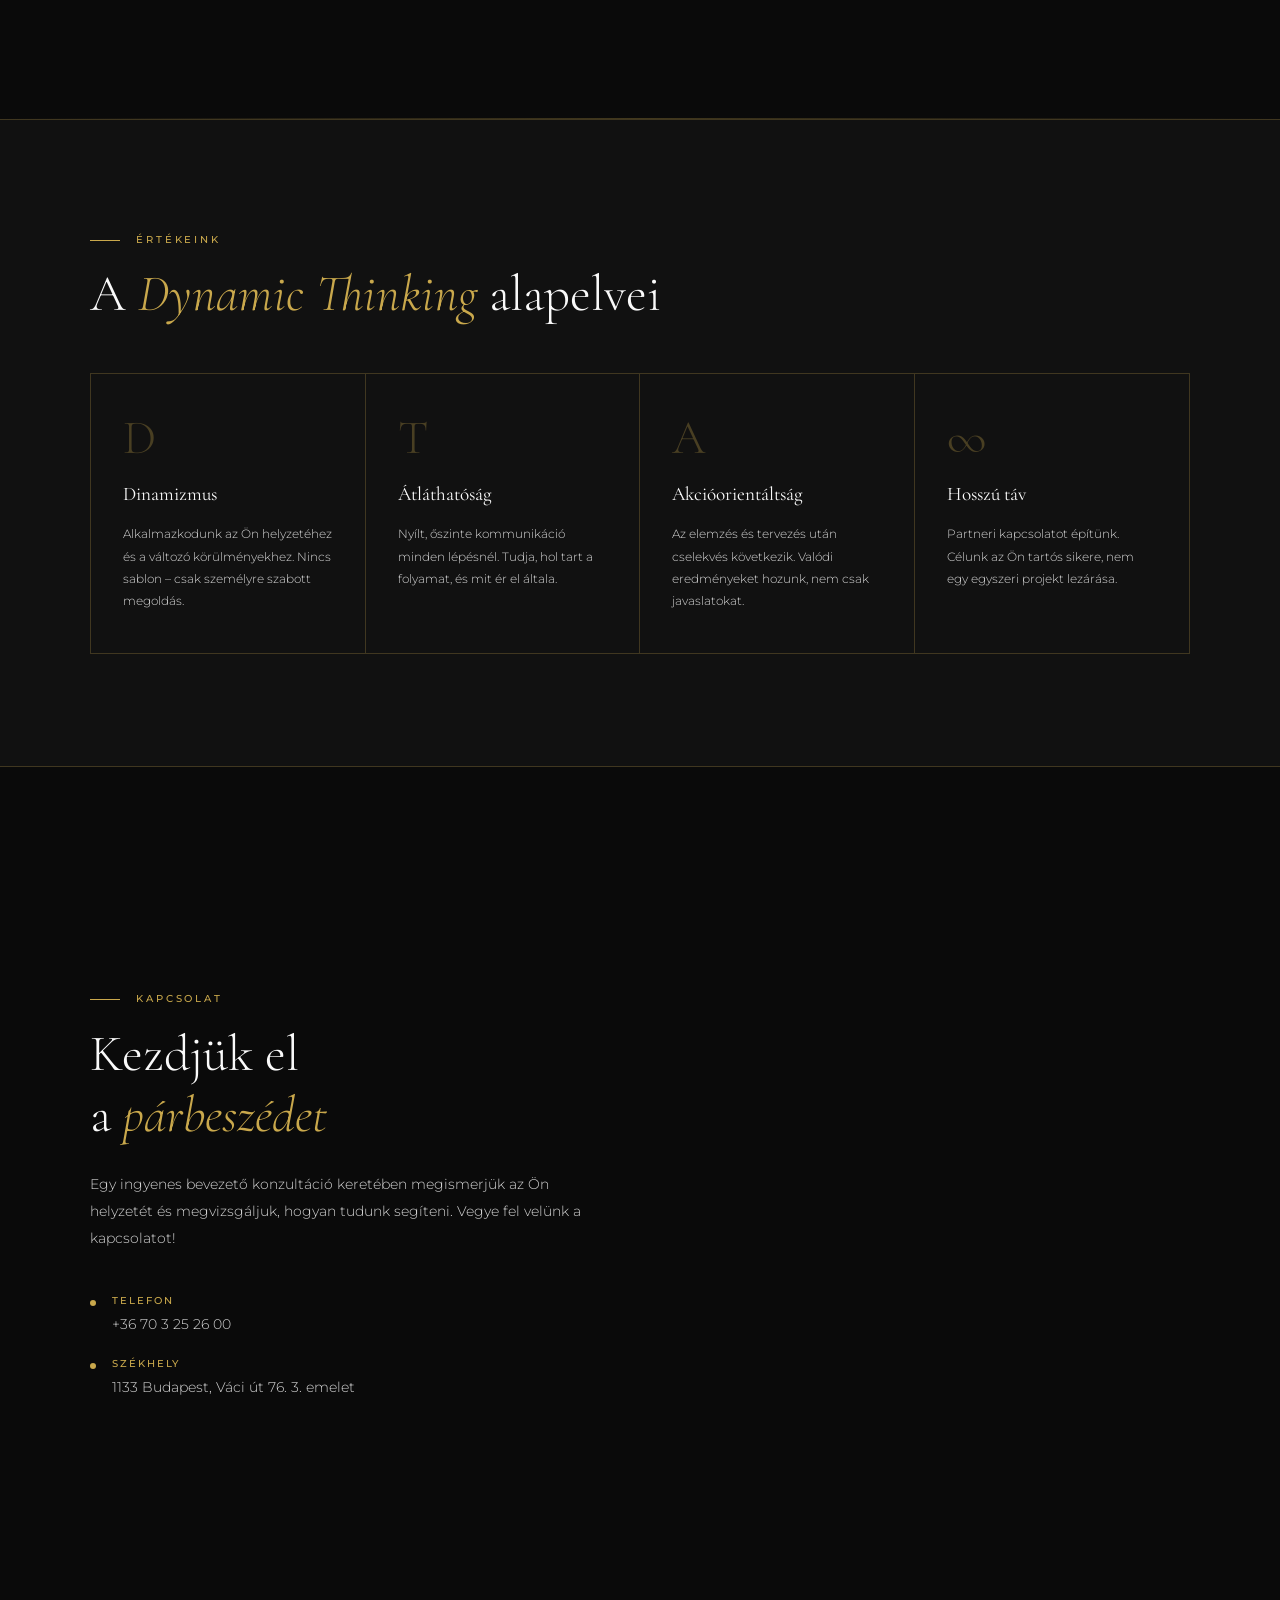
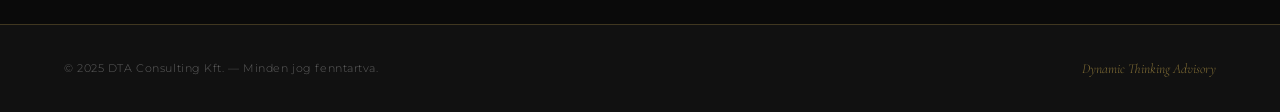
==== commit 33882b46: "Add files via upload" ====
--- a/index.html
+++ b/index.html
@@ -690,7 +690,8 @@
     section { padding: 5rem 1.5rem; }
     .about-grid, .contact-inner { grid-template-columns: 1fr; gap: 3rem; }
     .services-header { grid-template-columns: 1fr; padding: 0 1.5rem; }
-    .services-grid { grid-template-columns: 1fr; margin: 0 1.5rem; }
+    .services-grid { grid-template-columns: 1fr !important; margin: 0 !important; }
+    .service-card { padding: 2rem 1.5rem; }
     .values-list { grid-template-columns: 1fr 1fr; }
     .value-item:nth-child(2) { border-right: none; }
     .contact-inner { padding: 0 1.5rem; }
@@ -699,6 +700,9 @@
     #services { padding: 5rem 0; }
     #contact { padding: 5rem 0; }
     .about-stats { padding: 0; }
+    .services-header { margin-bottom: 2rem !important; }
+    section[style*="padding"] { padding: 5rem 1.5rem !important; }
+    #hero { padding: 0 1.5rem !important; background: var(--black) !important; }
   }
 </style>
 </head>
@@ -896,13 +900,6 @@
         <h2>Kezdjük el<br>a <em>párbeszédet</em></h2>
         <p>Egy ingyenes bevezető konzultáció keretében megismerjük az Ön helyzetét és megvizsgáljuk, hogyan tudunk segíteni. Vegye fel velünk a kapcsolatot!</p>
         <div class="contact-items">
-          <div class="contact-item">
-            <div class="contact-dot"></div>
-            <div>
-              <div class="contact-item-label">E-mail</div>
-              <div class="contact-item-value"><a id="email-link" href="#" style="color: var(--white-muted); text-decoration: none; transition: color 0.3s;" onmouseover="this.style.color='var(--gold)'" onmouseout="this.style.color='var(--white-muted)'"></a></div>
-            </div>
-          </div>
           <div class="contact-item">
             <div class="contact-dot"></div>
             <div>
@@ -981,18 +978,6 @@
   }, { threshold: 0.12 });
 
   document.querySelectorAll('.reveal').forEach(el => observer.observe(el));
-
-  // Email obfuscation - ROT13
-  function rot13(s) {
-    return s.replace(/[a-zA-Z]/g, c =>
-      String.fromCharCode(c.charCodeAt(0) + (c.toLowerCase() < 'n' ? 13 : -13))
-    );
-  }
-  const enc = 'reqrxybrqrf@qgn-pbafhygvat.uh';
-  const emailEl = document.getElementById('email-link');
-  const decoded = rot13(enc);
-  emailEl.textContent = decoded;
-  emailEl.href = 'mailto:' + decoded;
 
   // Form submit
   document.getElementById('submit-btn').addEventListener('click', async () => {
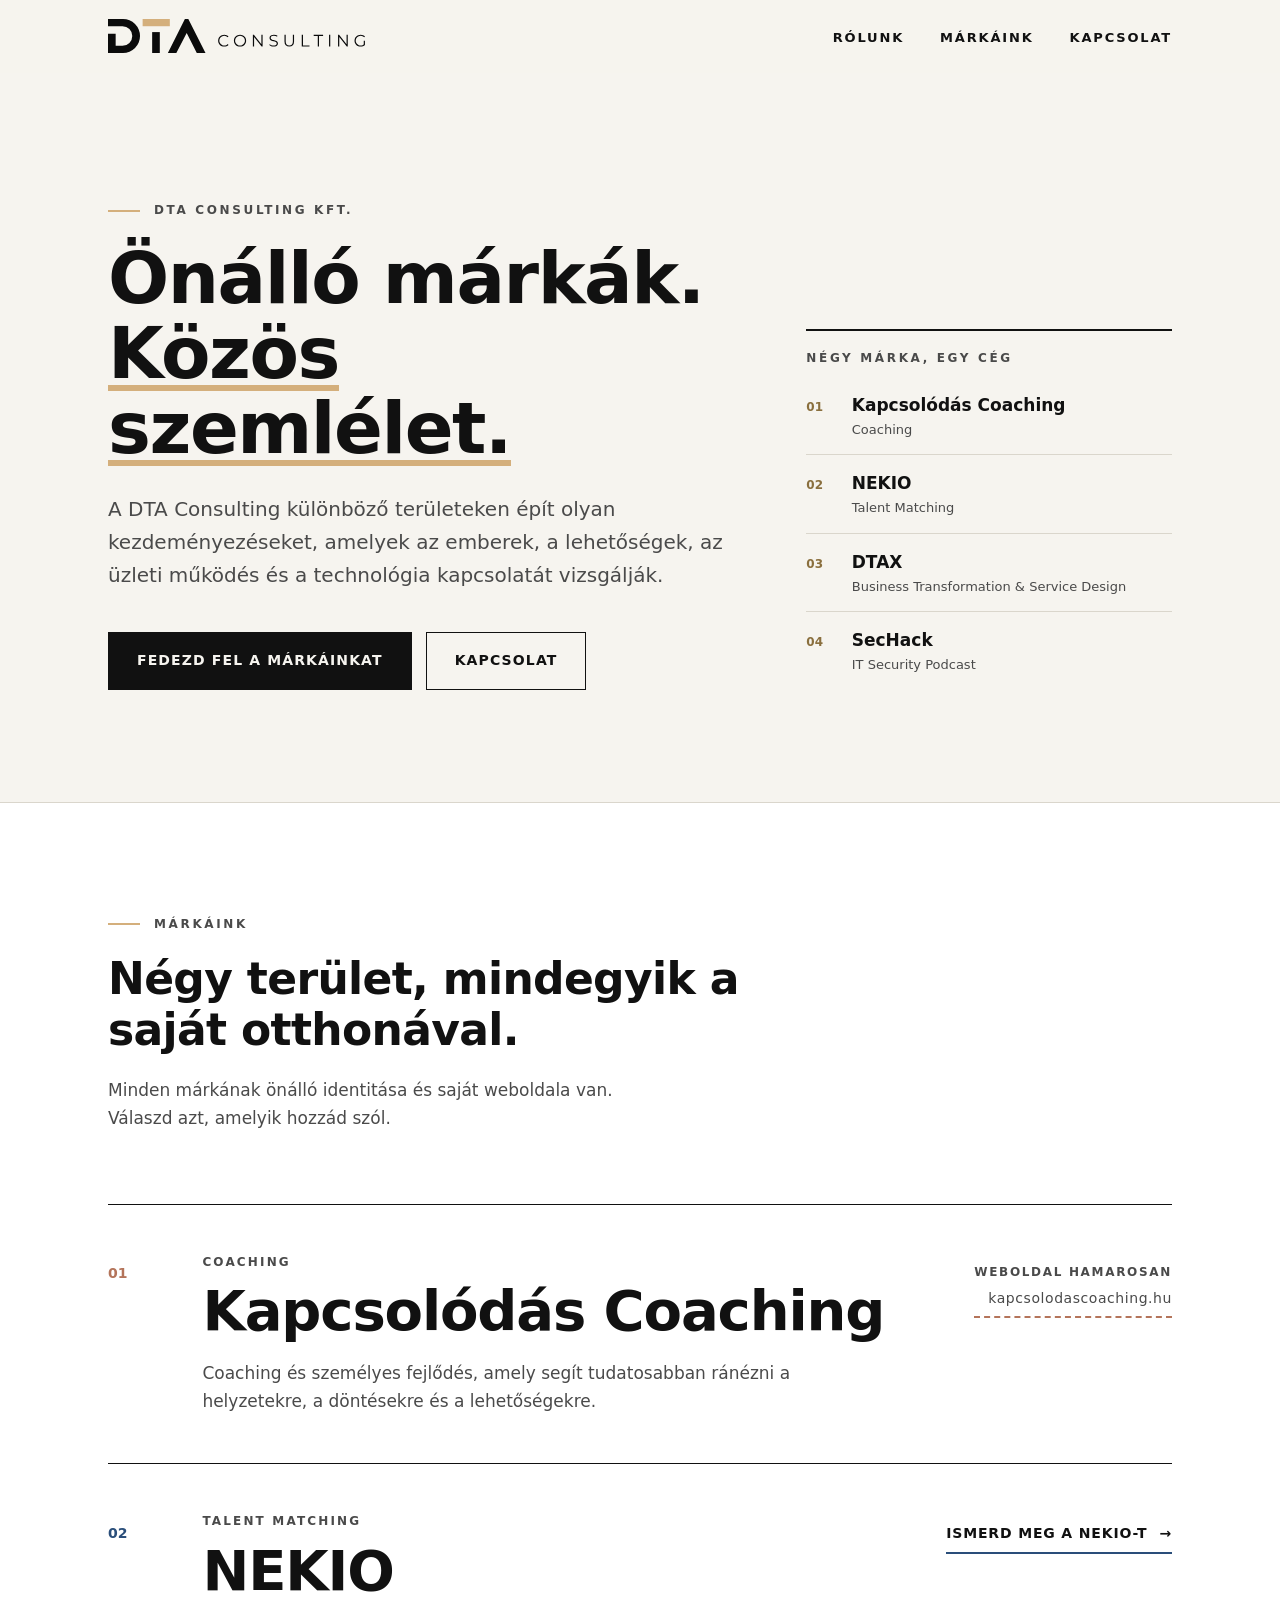
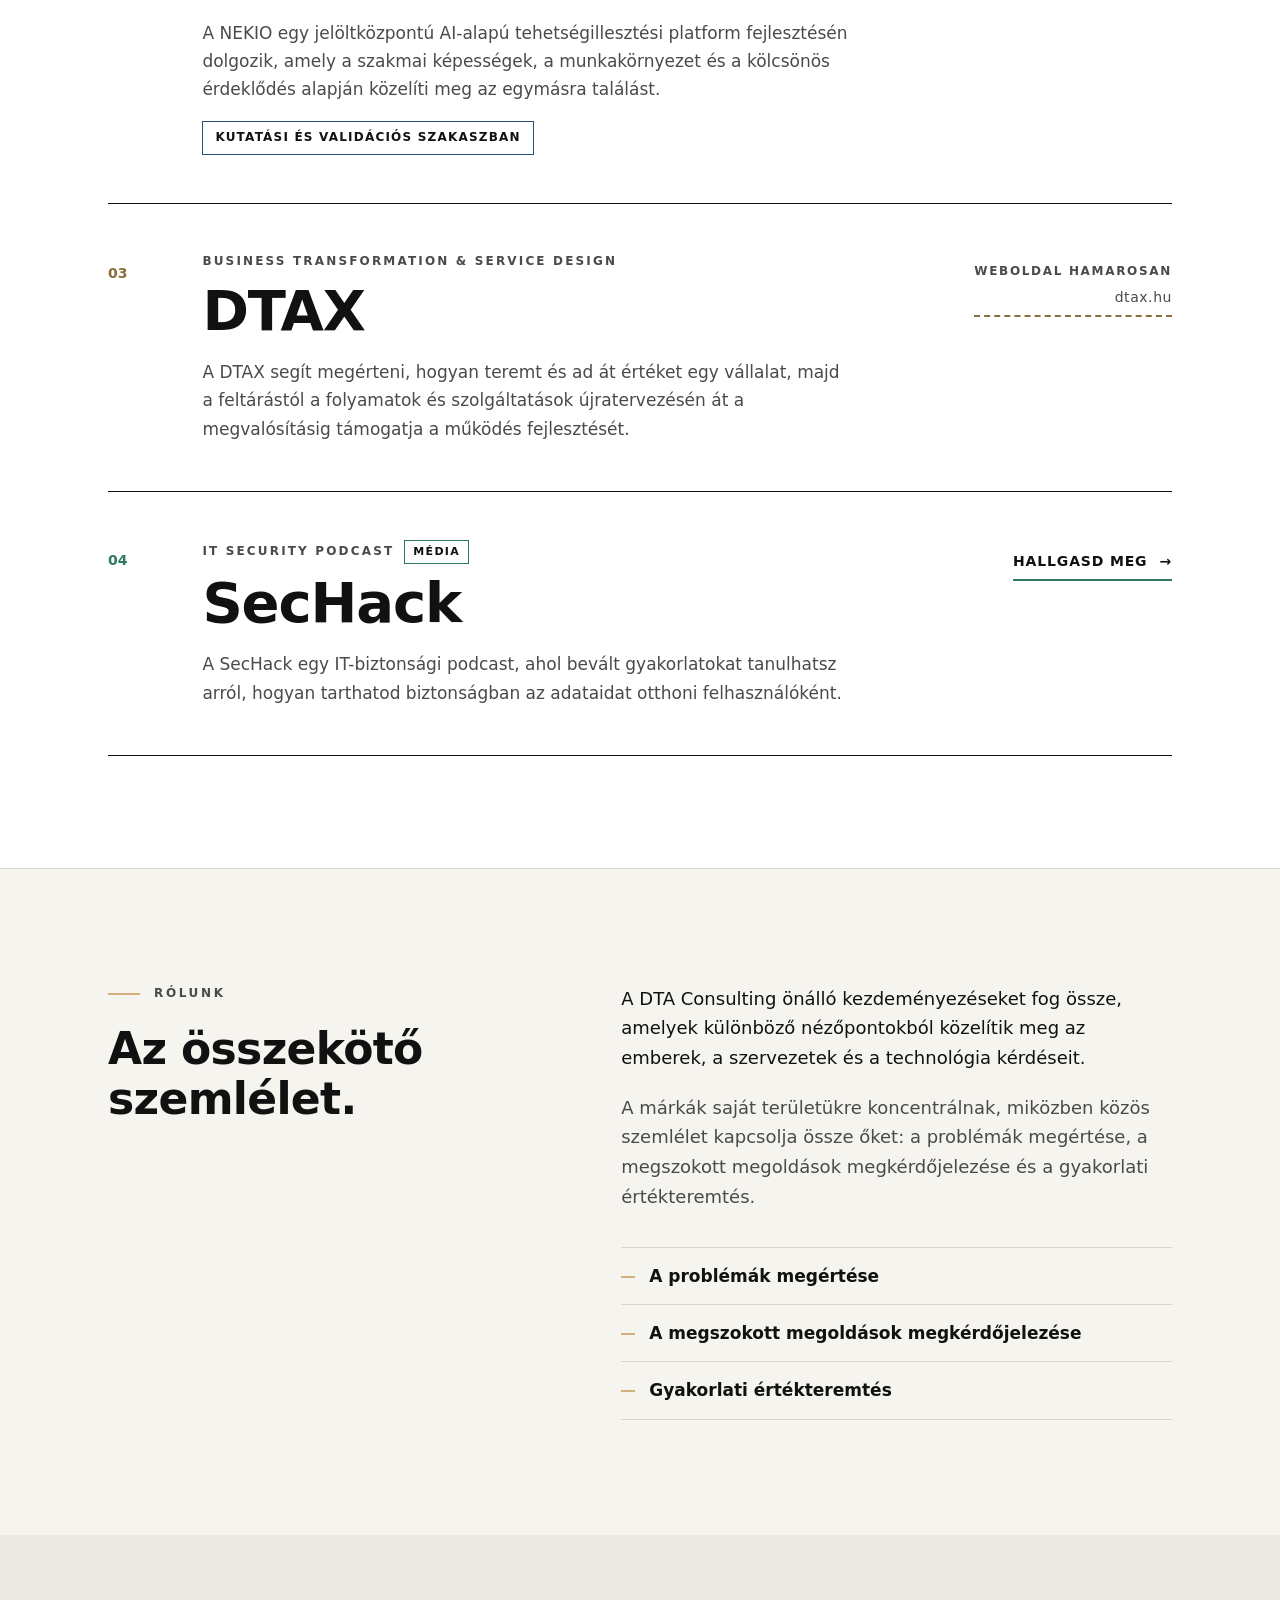
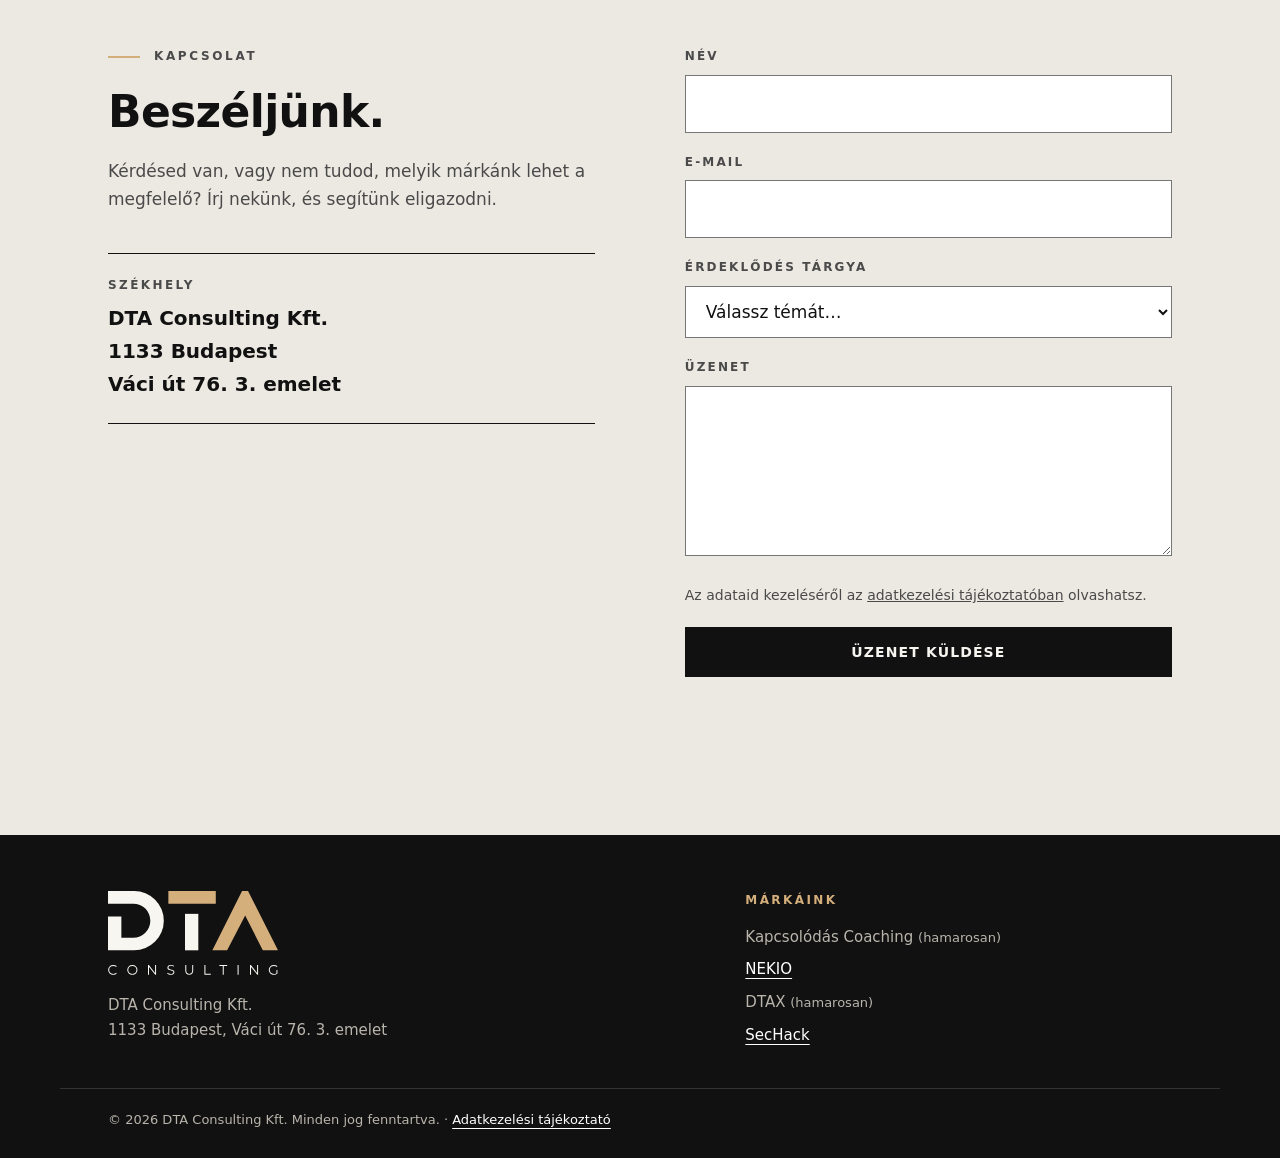
==== commit 96da8e7a: "Add files via upload" ====
--- a/index.html
+++ b/index.html
@@ -1,1021 +1,238 @@
-<!DOCTYPE html>
+<!doctype html>
 <html lang="hu">
 <head>
-<meta charset="UTF-8">
-<meta name="viewport" content="width=device-width, initial-scale=1.0">
-<title>DTA Consulting Kft. – Dynamic Thinking Advisory</title>
-<link rel="preconnect" href="https://fonts.googleapis.com">
-<link rel="preconnect" href="https://fonts.gstatic.com" crossorigin>
-<link href="https://fonts.googleapis.com/css2?family=Cormorant+Garamond:ital,wght@0,300;0,400;0,600;1,300;1,400&family=Montserrat:wght@300;400;500;600&display=swap" rel="stylesheet">
-<style>
-  *, *::before, *::after { box-sizing: border-box; margin: 0; padding: 0; }
-
-  :root {
-    --gold: #C9A84C;
-    --gold-light: #E2C47A;
-    --gold-pale: #F5E9C8;
-    --black: #0A0A0A;
-    --black-soft: #111111;
-    --black-mid: #1A1A1A;
-    --black-card: #141414;
-    --white: #FAFAFA;
-    --white-muted: #D4D4D4;
-    --border: rgba(201,168,76,0.25);
-    --border-strong: rgba(201,168,76,0.5);
-  }
-
-  html { scroll-behavior: smooth; }
-
-  body {
-    background: var(--black);
-    color: var(--white);
-    font-family: 'Montserrat', sans-serif;
-    font-weight: 300;
-    line-height: 1.7;
-    overflow-x: hidden;
-  }
-
-  /* ── NAVIGATION ── */
-  nav {
-    position: fixed;
-    top: 0; left: 0; right: 0;
-    z-index: 100;
-    padding: 1.25rem 4rem;
-    display: flex;
-    align-items: center;
-    justify-content: space-between;
-    background: rgba(10,10,10,0.92);
-    backdrop-filter: blur(12px);
-    border-bottom: 0.5px solid var(--border);
-  }
-
-  .nav-logo {
-    display: flex;
-    align-items: center;
-    gap: 0.75rem;
-    text-decoration: none;
-  }
-
-  .nav-logo-circle {
-    width: 40px; height: 40px;
-    border-radius: 50%;
-    border: 1.5px solid var(--gold);
-    display: flex; align-items: center; justify-content: center;
-    font-family: 'Cormorant Garamond', serif;
-    font-size: 1rem;
-    font-weight: 600;
-    color: var(--gold);
-    letter-spacing: 0.05em;
-  }
-
-  .nav-name {
-    font-family: 'Montserrat', sans-serif;
-    font-size: 0.7rem;
-    font-weight: 500;
-    letter-spacing: 0.2em;
-    text-transform: uppercase;
-    color: var(--white-muted);
-  }
-
-  .nav-links {
-    display: flex;
-    gap: 2.5rem;
-    list-style: none;
-  }
-
-  .nav-links a {
-    text-decoration: none;
-    font-size: 0.7rem;
-    font-weight: 500;
-    letter-spacing: 0.18em;
-    text-transform: uppercase;
-    color: var(--white-muted);
-    transition: color 0.3s;
-  }
-
-  .nav-links a:hover { color: var(--gold); }
-
-  .nav-cta {
-    font-size: 0.65rem;
-    font-weight: 600;
-    letter-spacing: 0.18em;
-    text-transform: uppercase;
-    color: var(--gold) !important;
-    border: 0.5px solid var(--border-strong);
-    padding: 0.5rem 1.25rem;
-    border-radius: 0;
-    transition: background 0.3s, color 0.3s !important;
-  }
-
-  .nav-cta:hover {
-    background: var(--gold) !important;
-    color: var(--black) !important;
-  }
-
-  /* ── HERO ── */
-  #hero {
-    min-height: 100vh;
-    display: flex;
-    align-items: center;
-    position: relative;
-    overflow: hidden;
-    padding: 0 4rem;
-  }
-
-  .hero-bg {
-    position: absolute;
-    inset: 0;
-    background:
-      radial-gradient(ellipse 60% 60% at 70% 50%, rgba(201,168,76,0.07) 0%, transparent 70%),
-      radial-gradient(ellipse 40% 40% at 20% 80%, rgba(201,168,76,0.04) 0%, transparent 60%);
-  }
-
-  .hero-lines {
-    position: absolute;
-    inset: 0;
-    pointer-events: none;
-    overflow: hidden;
-  }
-
-  .hero-lines::before {
-    content: '';
-    position: absolute;
-    top: 50%; left: 55%;
-    width: 600px; height: 600px;
-    border-radius: 50%;
-    border: 0.5px solid rgba(201,168,76,0.12);
-    transform: translate(-50%, -50%);
-  }
-
-  .hero-lines::after {
-    content: '';
-    position: absolute;
-    top: 50%; left: 55%;
-    width: 450px; height: 450px;
-    border-radius: 50%;
-    border: 0.5px solid rgba(201,168,76,0.18);
-    transform: translate(-50%, -50%);
-  }
-
-  .hero-content {
-    position: relative;
-    z-index: 2;
-    max-width: 700px;
-    animation: fadeUp 1s ease both;
-  }
-
-  .hero-eyebrow {
-    font-size: 0.65rem;
-    font-weight: 500;
-    letter-spacing: 0.3em;
-    text-transform: uppercase;
-    color: var(--gold);
-    margin-bottom: 1.5rem;
-    display: flex;
-    align-items: center;
-    gap: 1rem;
-  }
-
-  .hero-eyebrow::before {
-    content: '';
-    display: inline-block;
-    width: 40px;
-    height: 0.5px;
-    background: var(--gold);
-  }
-
-  h1 {
-    font-family: 'Cormorant Garamond', serif;
-    font-size: clamp(3rem, 6vw, 5.5rem);
-    font-weight: 300;
-    line-height: 1.1;
-    letter-spacing: -0.01em;
-    margin-bottom: 1.5rem;
-    color: var(--white);
-  }
-
-  h1 em {
-    font-style: italic;
-    color: var(--gold);
-  }
-
-  .hero-sub {
-    font-size: 0.9rem;
-    font-weight: 300;
-    color: var(--white-muted);
-    line-height: 1.8;
-    max-width: 480px;
-    margin-bottom: 2.5rem;
-  }
-
-  .hero-actions {
-    display: flex;
-    gap: 1rem;
-    align-items: center;
-  }
-
-  .btn-primary {
-    display: inline-block;
-    padding: 0.9rem 2.5rem;
-    background: var(--gold);
-    color: var(--black);
-    font-family: 'Montserrat', sans-serif;
-    font-size: 0.65rem;
-    font-weight: 600;
-    letter-spacing: 0.2em;
-    text-transform: uppercase;
-    text-decoration: none;
-    transition: background 0.3s, transform 0.2s;
-  }
-
-  .btn-primary:hover {
-    background: var(--gold-light);
-    transform: translateY(-1px);
-  }
-
-  .btn-ghost {
-    display: inline-block;
-    padding: 0.9rem 2.5rem;
-    border: 0.5px solid var(--border-strong);
-    color: var(--white-muted);
-    font-family: 'Montserrat', sans-serif;
-    font-size: 0.65rem;
-    font-weight: 500;
-    letter-spacing: 0.2em;
-    text-transform: uppercase;
-    text-decoration: none;
-    transition: border-color 0.3s, color 0.3s;
-  }
-
-  .btn-ghost:hover {
-    border-color: var(--gold);
-    color: var(--gold);
-  }
-
-  .hero-scroll {
-    position: absolute;
-    bottom: 2.5rem;
-    left: 50%;
-    transform: translateX(-50%);
-    display: flex;
-    flex-direction: column;
-    align-items: center;
-    gap: 0.5rem;
-    color: var(--gold);
-    font-size: 0.6rem;
-    letter-spacing: 0.2em;
-    text-transform: uppercase;
-    animation: bounce 2s infinite;
-    text-decoration: none;
-  }
-
-  .hero-scroll::after {
-    content: '';
-    width: 1px;
-    height: 40px;
-    background: linear-gradient(to bottom, var(--gold), transparent);
-  }
-
-  /* ── SECTIONS ── */
-  section { padding: 7rem 4rem; }
-
-  .section-eyebrow {
-    font-size: 0.6rem;
-    font-weight: 500;
-    letter-spacing: 0.3em;
-    text-transform: uppercase;
-    color: var(--gold);
-    margin-bottom: 1rem;
-    display: flex;
-    align-items: center;
-    gap: 1rem;
-  }
-
-  .section-eyebrow::before {
-    content: '';
-    display: inline-block;
-    width: 30px;
-    height: 0.5px;
-    background: var(--gold);
-  }
-
-  h2 {
-    font-family: 'Cormorant Garamond', serif;
-    font-size: clamp(2.2rem, 4vw, 3.5rem);
-    font-weight: 300;
-    line-height: 1.2;
-    margin-bottom: 1.5rem;
-    color: var(--white);
-  }
-
-  h2 em { font-style: italic; color: var(--gold); }
-
-  /* ── ABOUT ── */
-  #about {
-    background: var(--black-soft);
-    border-top: 0.5px solid var(--border);
-    border-bottom: 0.5px solid var(--border);
-  }
-
-  .about-grid {
-    display: grid;
-    grid-template-columns: 1fr 1fr;
-    gap: 6rem;
-    align-items: center;
-    max-width: 1200px;
-    margin: 0 auto;
-  }
-
-  .about-text p {
-    color: var(--white-muted);
-    font-size: 0.9rem;
-    line-height: 1.9;
-    margin-bottom: 1.25rem;
-  }
-
-  .about-stats {
-    display: grid;
-    grid-template-columns: 1fr 1fr;
-    gap: 2px;
-  }
-
-  .stat-box {
-    background: var(--black-card);
-    border: 0.5px solid var(--border);
-    padding: 2rem 1.5rem;
-    position: relative;
-    overflow: hidden;
-  }
-
-  .stat-box::before {
-    content: '';
-    position: absolute;
-    top: 0; left: 0;
-    width: 3px; height: 100%;
-    background: var(--gold);
-    opacity: 0;
-    transition: opacity 0.3s;
-  }
-
-  .stat-box:hover::before { opacity: 1; }
-
-  .stat-number {
-    font-family: 'Cormorant Garamond', serif;
-    font-size: 3rem;
-    font-weight: 300;
-    color: var(--gold);
-    line-height: 1;
-    margin-bottom: 0.5rem;
-  }
-
-  .stat-label {
-    font-size: 0.65rem;
-    font-weight: 500;
-    letter-spacing: 0.15em;
-    text-transform: uppercase;
-    color: var(--white-muted);
-  }
-
-  /* ── SERVICES ── */
-  #services { max-width: 1200px; margin: 0 auto; padding: 7rem 0; }
-
-  .services-header {
-    display: grid;
-    grid-template-columns: 1fr 1fr;
-    gap: 4rem;
-    margin-bottom: 4rem;
-    padding: 0 4rem;
-  }
-
-  .services-intro {
-    color: var(--white-muted);
-    font-size: 0.9rem;
-    line-height: 1.9;
-    padding-top: 1rem;
-  }
-
-  .services-grid {
-    display: grid;
-    grid-template-columns: repeat(3, 1fr);
-    gap: 1px;
-    background: var(--border);
-    border: 0.5px solid var(--border);
-    margin: 0 4rem;
-  }
-
-  .service-card {
-    background: var(--black);
-    padding: 2.5rem 2rem;
-    position: relative;
-    overflow: hidden;
-    transition: background 0.4s;
-  }
-
-  .service-card:hover { background: var(--black-card); }
-
-  .service-card::after {
-    content: '';
-    position: absolute;
-    bottom: 0; left: 0; right: 0;
-    height: 1px;
-    background: linear-gradient(to right, transparent, var(--gold), transparent);
-    transform: scaleX(0);
-    transition: transform 0.4s;
-  }
-
-  .service-card:hover::after { transform: scaleX(1); }
-
-  .service-number {
-    font-family: 'Cormorant Garamond', serif;
-    font-size: 0.75rem;
-    font-weight: 400;
-    color: var(--gold);
-    letter-spacing: 0.1em;
-    margin-bottom: 1.5rem;
-    opacity: 0.6;
-  }
-
-  .service-icon {
-    width: 44px; height: 44px;
-    border: 0.5px solid var(--border-strong);
-    display: flex; align-items: center; justify-content: center;
-    margin-bottom: 1.25rem;
-  }
-
-  .service-icon svg {
-    width: 22px; height: 22px;
-    stroke: var(--gold);
-    fill: none;
-    stroke-width: 1.5;
-    stroke-linecap: round;
-    stroke-linejoin: round;
-  }
-
-  .service-title {
-    font-family: 'Cormorant Garamond', serif;
-    font-size: 1.4rem;
-    font-weight: 400;
-    color: var(--white);
-    margin-bottom: 0.75rem;
-    line-height: 1.3;
-  }
-
-  .service-desc {
-    font-size: 0.8rem;
-    color: var(--white-muted);
-    line-height: 1.8;
-  }
-
-  /* ── VALUES ── */
-  #values {
-    background: var(--black-soft);
-    border-top: 0.5px solid var(--border);
-    border-bottom: 0.5px solid var(--border);
-  }
-
-  .values-inner {
-    max-width: 1100px;
-    margin: 0 auto;
-  }
-
-  .values-header { margin-bottom: 3rem; }
-
-  .values-list {
-    display: grid;
-    grid-template-columns: repeat(4, 1fr);
-    gap: 0;
-    border: 0.5px solid var(--border);
-  }
-
-  .value-item {
-    padding: 2.5rem 2rem;
-    border-right: 0.5px solid var(--border);
-  }
-
-  .value-item:last-child { border-right: none; }
-
-  .value-glyph {
-    font-family: 'Cormorant Garamond', serif;
-    font-size: 3rem;
-    font-weight: 300;
-    color: var(--gold);
-    opacity: 0.3;
-    line-height: 1;
-    margin-bottom: 1rem;
-  }
-
-  .value-title {
-    font-family: 'Cormorant Garamond', serif;
-    font-size: 1.2rem;
-    font-weight: 400;
-    color: var(--white);
-    margin-bottom: 0.75rem;
-  }
-
-  .value-desc {
-    font-size: 0.78rem;
-    color: var(--white-muted);
-    line-height: 1.8;
-  }
-
-  /* ── CONTACT ── */
-  #contact { max-width: 1100px; margin: 0 auto; padding: 7rem 0; }
-
-  .contact-inner {
-    display: grid;
-    grid-template-columns: 1fr 1fr;
-    gap: 6rem;
-    align-items: start;
-    padding: 0 4rem;
-  }
-
-  .contact-left p {
-    color: var(--white-muted);
-    font-size: 0.9rem;
-    line-height: 1.9;
-    margin-bottom: 2.5rem;
-  }
-
-  .contact-items {
-    display: flex;
-    flex-direction: column;
-    gap: 1.25rem;
-  }
-
-  .contact-item {
-    display: flex;
-    align-items: flex-start;
-    gap: 1rem;
-  }
-
-  .contact-dot {
-    width: 6px; height: 6px;
-    background: var(--gold);
-    border-radius: 50%;
-    flex-shrink: 0;
-    margin-top: 0.45rem;
-  }
-
-  .contact-item-label {
-    font-size: 0.6rem;
-    font-weight: 500;
-    letter-spacing: 0.2em;
-    text-transform: uppercase;
-    color: var(--gold);
-    margin-bottom: 0.25rem;
-  }
-
-  .contact-item-value {
-    font-size: 0.85rem;
-    color: var(--white-muted);
-  }
-
-  .contact-form {
-    display: flex;
-    flex-direction: column;
-    gap: 1rem;
-  }
-
-  .form-row {
-    display: grid;
-    grid-template-columns: 1fr 1fr;
-    gap: 1rem;
-  }
-
-  .form-field {
-    display: flex;
-    flex-direction: column;
-    gap: 0.4rem;
-  }
-
-  .form-field label {
-    font-size: 0.6rem;
-    font-weight: 500;
-    letter-spacing: 0.18em;
-    text-transform: uppercase;
-    color: var(--gold);
-    opacity: 0.8;
-  }
-
-  .form-field input,
-  .form-field textarea,
-  .form-field select {
-    background: var(--black-card);
-    border: 0.5px solid var(--border);
-    color: var(--white);
-    font-family: 'Montserrat', sans-serif;
-    font-size: 0.82rem;
-    font-weight: 300;
-    padding: 0.75rem 1rem;
-    outline: none;
-    transition: border-color 0.3s;
-    resize: none;
-    appearance: none;
-    border-radius: 0;
-  }
-
-  .form-field input::placeholder,
-  .form-field textarea::placeholder { color: rgba(212,212,212,0.3); }
-
-  .form-field input:focus,
-  .form-field textarea:focus,
-  .form-field select:focus { border-color: var(--gold); }
-
-  .form-field textarea { height: 120px; }
-
-  .form-submit {
-    margin-top: 0.5rem;
-  }
-
-  /* ── FOOTER ── */
-  footer {
-    border-top: 0.5px solid var(--border);
-    padding: 2rem 4rem;
-    display: flex;
-    align-items: center;
-    justify-content: space-between;
-    background: var(--black-soft);
-  }
-
-  .footer-copy {
-    font-size: 0.7rem;
-    color: rgba(212,212,212,0.4);
-    letter-spacing: 0.05em;
-  }
-
-  .footer-tagline {
-    font-family: 'Cormorant Garamond', serif;
-    font-size: 0.85rem;
-    font-style: italic;
-    color: var(--gold);
-    opacity: 0.6;
-  }
-
-  /* ── DIVIDER ── */
-  .gold-divider {
-    width: 100%;
-    height: 0.5px;
-    background: linear-gradient(to right, transparent, var(--gold), transparent);
-    opacity: 0.3;
-    margin: 0;
-  }
-
-  /* ── ANIMATIONS ── */
-  @keyframes fadeUp {
-    from { opacity: 0; transform: translateY(30px); }
-    to   { opacity: 1; transform: translateY(0); }
-  }
-
-  @keyframes bounce {
-    0%, 100% { transform: translateX(-50%) translateY(0); }
-    50%       { transform: translateX(-50%) translateY(6px); }
-  }
-
-  .reveal {
-    opacity: 0;
-    transform: translateY(24px);
-    transition: opacity 0.7s ease, transform 0.7s ease;
-  }
-
-  .reveal.visible {
-    opacity: 1;
-    transform: translateY(0);
-  }
-
-  /* ── RESPONSIVE ── */
-  @media (max-width: 900px) {
-    nav { padding: 1rem 1.5rem; }
-    .nav-links { display: none; }
-    #hero { padding: 0 1.5rem; }
-    section { padding: 5rem 1.5rem; }
-    .about-grid, .contact-inner { grid-template-columns: 1fr; gap: 3rem; }
-    .services-header { grid-template-columns: 1fr; padding: 0 1.5rem; }
-    .services-grid { grid-template-columns: 1fr !important; margin: 0 !important; }
-    .service-card { padding: 2rem 1.5rem; }
-    .values-list { grid-template-columns: 1fr 1fr; }
-    .value-item:nth-child(2) { border-right: none; }
-    .contact-inner { padding: 0 1.5rem; }
-    .form-row { grid-template-columns: 1fr; }
-    footer { flex-direction: column; gap: 0.5rem; text-align: center; padding: 2rem 1.5rem; }
-    #services { padding: 5rem 0; }
-    #contact { padding: 5rem 0; }
-    .about-stats { padding: 0; }
-    .services-header { margin-bottom: 2rem !important; }
-    section[style*="padding"] { padding: 5rem 1.5rem !important; }
-    #hero { padding: 0 1.5rem !important; background: var(--black) !important; }
-  }
-</style>
+  <meta charset="utf-8">
+  <meta name="viewport" content="width=device-width, initial-scale=1">
+  <title>DTA Consulting – Üzlet, emberek és technológia</title>
+  <meta name="description" content="A DTA Consulting az az összefogó cég, amely mögött önálló márkák állnak: coaching, tehetségillesztés, üzleti transzformáció és szolgáltatástervezés, valamint IT-biztonsági tartalom.">
+  <meta name="theme-color" content="#F6F4EF">
+  <link rel="canonical" href="https://dta-consulting.hu/">
+  <link rel="icon" href="assets/dta-icon.svg" type="image/svg+xml">
+  <link rel="apple-touch-icon" href="assets/apple-touch-icon.png">
+
+  <meta property="og:type" content="website">
+  <meta property="og:locale" content="hu_HU">
+  <meta property="og:site_name" content="DTA Consulting">
+  <meta property="og:title" content="DTA Consulting – Üzlet, emberek és technológia">
+  <meta property="og:description" content="Önálló márkák, közös szemlélet: coaching, tehetségillesztés, üzleti transzformáció és IT-biztonsági podcast egy közös cég alatt.">
+  <meta property="og:url" content="https://dta-consulting.hu/">
+  <meta name="twitter:card" content="summary">
+
+  <link rel="stylesheet" href="styles.css">
 </head>
 <body>
-
-<!-- NAVIGATION -->
-<nav>
-  <a href="#hero" class="nav-logo">
-    <img src="DTA_Main_Logo.jpg" alt="DTA Logo" style="width:48px;height:48px;object-fit:contain;">
-  </a>
-  <ul class="nav-links">
-    <li><a href="#about">Rólunk</a></li>
-    <li><a href="#services">Szolgáltatások</a></li>
-    <li><a href="#values">Értékeink</a></li>
-    <li><a href="#contact" class="nav-cta">Kapcsolat</a></li>
-  </ul>
-</nav>
-
-<!-- HERO -->
-<section id="hero">
-  <div class="hero-bg"></div>
-  <div class="hero-lines"></div>
-
-  <div class="hero-content">
-    <div class="hero-eyebrow">Dynamic Thinking Advisory</div>
-    <h1>Coaching, amely<br><em>valóban változtat.</em></h1>
-    <p class="hero-sub">Personal és team coaching, valamint üzleti tanácsadás, amely belülről hozza a valódi átalakulást. Személyre szabott folyamatok, mérhető eredmények.</p>
-    <div class="hero-actions">
-      <a href="#services" class="btn-primary">Szolgáltatásaink</a>
-      <a href="#contact" class="btn-ghost">Konzultáció kérése</a>
+  <a class="skip" href="#main">Ugrás a tartalomra</a>
+
+  <header class="site-header" id="top">
+    <div class="wrap header-inner">
+      <a class="logo" href="#top" aria-label="DTA Consulting – oldal teteje">
+        <img src="assets/dta-logo-horizontal.svg" alt="DTA Consulting" width="257" height="34">
+      </a>
+
+      <button class="nav-toggle" type="button" aria-expanded="false" aria-controls="site-nav">
+        <span class="nav-toggle-label">Menü</span>
+        <span class="nav-toggle-bars" aria-hidden="true"></span>
+      </button>
+
+      <nav class="site-nav" id="site-nav" aria-label="Főmenü">
+        <ul>
+          <li><a href="#rolunk">Rólunk</a></li>
+          <li><a href="#markak">Márkáink</a></li>
+          <li><a href="#kapcsolat">Kapcsolat</a></li>
+        </ul>
+      </nav>
     </div>
-  </div>
-
-  <a href="#about" class="hero-scroll">Scroll</a>
-</section>
-
-<div class="gold-divider"></div>
-
-<!-- ABOUT -->
-<section id="about">
-  <div class="about-grid">
-    <div class="about-text reveal">
-      <div class="section-eyebrow">Rólunk</div>
-      <h2>Ahol a <em>stratégia</em> találkozik a valósággal</h2>
-      <p>A DTA Consulting Kft. elsősorban coaching cégként segít embereknek és csapatoknak megtalálni saját erejüket – és azt szervezeti eredményekbe fordítani.</p>
-      <p>Personal coachingban egyéni fejlődést, tudatosságot és döntési képességet erősítünk. Team coachingban a csapat együttműködési dinamikáját és teljesítményét emeljük új szintre.</p>
-      <p>Mindehhez üzleti tanácsadói tapasztalatunk adja a kontextust: értjük azt a szervezeti valóságot, amelyben a coaching zajlik.</p>
+  </header>
+
+  <main id="main">
+    <!-- HERO -->
+    <section class="hero" aria-labelledby="hero-title">
+      <div class="wrap hero-grid">
+        <div class="hero-copy">
+          <p class="eyebrow">DTA Consulting Kft.</p>
+          <h1 id="hero-title">Önálló márkák.<br><span class="underline-gold">Közös szemlélet.</span></h1>
+          <p class="lead">A DTA Consulting különböző területeken épít olyan kezdeményezéseket, amelyek az emberek, a lehetőségek, az üzleti működés és a technológia kapcsolatát vizsgálják.</p>
+          <div class="actions">
+            <a class="btn btn-primary" href="#markak">Fedezd fel a márkáinkat</a>
+            <a class="btn btn-ghost" href="#kapcsolat">Kapcsolat</a>
+          </div>
+        </div>
+
+        <nav class="hero-index" aria-label="Márkák gyorsmenü">
+          <p class="hero-index-title">Négy márka, egy cég</p>
+          <ol>
+            <li><a href="#kapcsolodas"><span class="n">01</span><span class="t">Kapcsolódás Coaching</span><span class="c">Coaching</span></a></li>
+            <li><a href="#nekio"><span class="n">02</span><span class="t">NEKIO</span><span class="c">Talent Matching</span></a></li>
+            <li><a href="#dtax"><span class="n">03</span><span class="t">DTAX</span><span class="c">Business Transformation &amp; Service Design</span></a></li>
+            <li><a href="#sechack"><span class="n">04</span><span class="t">SecHack</span><span class="c">IT Security Podcast</span></a></li>
+          </ol>
+        </nav>
+      </div>
+    </section>
+
+    <!-- BRANDS -->
+    <section class="brands" id="markak" aria-labelledby="brands-title">
+      <div class="wrap">
+        <div class="section-head">
+          <p class="eyebrow">Márkáink</p>
+          <h2 id="brands-title">Négy terület, mindegyik a saját otthonával.</h2>
+          <p class="section-intro">Minden márkának önálló identitása és saját weboldala van. Válaszd azt, amelyik hozzád szól.</p>
+        </div>
+
+        <ul class="brand-list">
+          <li>
+            <article class="brand" id="kapcsolodas" style="--accent:#B4745A" aria-labelledby="b1">
+              <span class="brand-no" aria-hidden="true">01</span>
+              <div class="brand-main">
+                <p class="brand-cat">Coaching</p>
+                <h3 id="b1">Kapcsolódás Coaching</h3>
+                <p class="brand-desc">Coaching és személyes fejlődés, amely segít tudatosabban ránézni a helyzetekre, a döntésekre és a lehetőségekre.</p>
+              </div>
+              <div class="brand-links">
+                <!-- Ha a domain él: <a class="brand-cta" href="https://kapcsolodascoaching.hu/">Ismerd meg<span class="arrow" aria-hidden="true">→</span></a> -->
+                <p class="brand-soon">Weboldal hamarosan<span>kapcsolodascoaching.hu</span></p>
+              </div>
+            </article>
+          </li>
+
+          <li>
+            <article class="brand" id="nekio" style="--accent:#2A4E7A" aria-labelledby="b2">
+              <span class="brand-no" aria-hidden="true">02</span>
+              <div class="brand-main">
+                <p class="brand-cat">Talent Matching</p>
+                <h3 id="b2">NEKIO</h3>
+                <p class="brand-desc">A NEKIO egy jelöltközpontú AI-alapú tehetségillesztési platform fejlesztésén dolgozik, amely a szakmai képességek, a munkakörnyezet és a kölcsönös érdeklődés alapján közelíti meg az egymásra találást.</p>
+                <p class="brand-status">Kutatási és validációs szakaszban</p>
+              </div>
+              <div class="brand-links">
+                <a class="brand-cta" href="https://nekio.app/">Ismerd meg a NEKIO-t<span class="arrow" aria-hidden="true">→</span></a>
+              </div>
+            </article>
+          </li>
+
+          <li>
+            <article class="brand" id="dtax" style="--accent:#8A6F3E" aria-labelledby="b3">
+              <span class="brand-no" aria-hidden="true">03</span>
+              <div class="brand-main">
+                <p class="brand-cat">Business Transformation &amp; Service Design</p>
+                <h3 id="b3">DTAX</h3>
+                <p class="brand-desc">A DTAX segít megérteni, hogyan teremt és ad át értéket egy vállalat, majd a feltárástól a folyamatok és szolgáltatások újratervezésén át a megvalósításig támogatja a működés fejlesztését.</p>
+              </div>
+              <div class="brand-links">
+                <!-- Ha a domain él: <a class="brand-cta" href="https://dtax.hu/">Fedezd fel a DTAX-ot<span class="arrow" aria-hidden="true">→</span></a> -->
+                <p class="brand-soon">Weboldal hamarosan<span>dtax.hu</span></p>
+              </div>
+            </article>
+          </li>
+
+          <li>
+            <article class="brand brand-media" id="sechack" style="--accent:#2F7A5C" aria-labelledby="b4">
+              <span class="brand-no" aria-hidden="true">04</span>
+              <div class="brand-main">
+                <p class="brand-cat">IT Security Podcast <span class="media-tag">Média</span></p>
+                <h3 id="b4">SecHack</h3>
+                <p class="brand-desc">A SecHack egy IT-biztonsági podcast, ahol bevált gyakorlatokat tanulhatsz arról, hogyan tarthatod biztonságban az adataidat otthoni felhasználóként.</p>
+              </div>
+              <div class="brand-links">
+                <a class="brand-cta" href="https://sechack.hu/">Hallgasd meg<span class="visually-hidden">: SecHack podcast</span><span class="arrow" aria-hidden="true">→</span></a>
+              </div>
+            </article>
+          </li>
+        </ul>
+      </div>
+    </section>
+
+    <!-- ABOUT -->
+    <section class="about" id="rolunk" aria-labelledby="about-title">
+      <div class="wrap about-grid">
+        <div>
+          <p class="eyebrow">Rólunk</p>
+          <h2 id="about-title">Az összekötő szemlélet.</h2>
+        </div>
+        <div class="about-copy">
+          <p>A DTA Consulting önálló kezdeményezéseket fog össze, amelyek különböző nézőpontokból közelítik meg az emberek, a szervezetek és a technológia kérdéseit.</p>
+          <p>A márkák saját területükre koncentrálnak, miközben közös szemlélet kapcsolja össze őket: a problémák megértése, a megszokott megoldások megkérdőjelezése és a gyakorlati értékteremtés.</p>
+          <ul class="principles">
+            <li>A problémák megértése</li>
+            <li>A megszokott megoldások megkérdőjelezése</li>
+            <li>Gyakorlati értékteremtés</li>
+          </ul>
+        </div>
+      </div>
+    </section>
+
+    <!-- CONTACT -->
+    <section class="contact" id="kapcsolat" aria-labelledby="contact-title">
+      <div class="wrap contact-grid">
+        <div>
+          <p class="eyebrow">Kapcsolat</p>
+          <h2 id="contact-title">Beszéljünk.</h2>
+          <p class="section-intro">Kérdésed van, vagy nem tudod, melyik márkánk lehet a megfelelő? Írj nekünk, és segítünk eligazodni.</p>
+          <dl class="contact-details">
+            <div>
+              <dt>Székhely</dt>
+              <dd><address>DTA Consulting Kft.<br>1133 Budapest<br>Váci út 76. 3. emelet</address></dd>
+            </div>
+          </dl>
+        </div>
+
+        <!-- Formspree: a végpont azonosítója az action címben van (formspree.io/f/...) -->
+        <form class="form" id="contact-form" action="https://formspree.io/f/xeaenrgd" method="POST">
+          <div class="field">
+            <label for="f-name">Név</label>
+            <input id="f-name" name="name" type="text" autocomplete="name" required>
+          </div>
+          <div class="field">
+            <label for="f-email">E-mail</label>
+            <input id="f-email" name="email" type="email" autocomplete="email" required>
+          </div>
+          <div class="field">
+            <label for="f-topic">Érdeklődés tárgya</label>
+            <select id="f-topic" name="topic" required>
+              <option value="" disabled selected>Válassz témát…</option>
+              <option>Általános kérdés</option>
+              <option>Kapcsolódás Coaching</option>
+              <option>NEKIO</option>
+              <option>DTAX</option>
+              <option>SecHack</option>
+            </select>
+          </div>
+          <div class="field">
+            <label for="f-message">Üzenet</label>
+            <textarea id="f-message" name="message" rows="5" required></textarea>
+          </div>
+          <div class="hp" aria-hidden="true">
+            <label>Ne töltsd ki <input type="text" name="_gotcha" tabindex="-1" autocomplete="off"></label>
+          </div>
+          <p class="form-note">Az adataid kezeléséről az <a href="adatkezelesi-tajekoztato.html">adatkezelési tájékoztatóban</a> olvashatsz.</p>
+          <button class="btn btn-primary" type="submit">Üzenet küldése</button>
+          <p class="form-status" id="form-status" role="status" aria-live="polite"></p>
+        </form>
+      </div>
+    </section>
+  </main>
+
+  <footer class="site-footer">
+    <div class="wrap footer-grid">
+      <div class="footer-brand">
+        <img class="footer-logo" src="assets/dta-logo-dark.svg" alt="DTA Consulting" width="170" height="84">
+        <p class="footer-note">DTA Consulting Kft.<br>1133 Budapest, Váci út 76. 3. emelet</p>
+      </div>
+      <nav aria-label="Márkák">
+        <p class="footer-title">Márkáink</p>
+        <ul>
+          <li><span class="soon-item">Kapcsolódás Coaching <em>(hamarosan)</em></span></li>
+          <li><a href="https://nekio.app/">NEKIO</a></li>
+          <li><span class="soon-item">DTAX <em>(hamarosan)</em></span></li>
+          <li><a href="https://sechack.hu/">SecHack</a></li>
+        </ul>
+      </nav>
     </div>
-    <div class="about-stats reveal">
-      <div class="stat-box">
-        <div class="stat-number">10+</div>
-        <div class="stat-label">Év tapasztalat</div>
-      </div>
-      <div class="stat-box">
-        <div class="stat-number">80+</div>
-        <div class="stat-label">Sikeres projekt</div>
-      </div>
-      <div class="stat-box">
-        <div class="stat-number">50+</div>
-        <div class="stat-label">Elégedett ügyfél</div>
-      </div>
-      <div class="stat-box">
-        <div class="stat-number">100%</div>
-        <div class="stat-label">Elkötelezettség</div>
-      </div>
+    <div class="wrap footer-bottom">
+      <p>© <span id="year">2026</span> DTA Consulting Kft. Minden jog fenntartva. · <a href="adatkezelesi-tajekoztato.html">Adatkezelési tájékoztató</a></p>
     </div>
-  </div>
-</section>
-
-<div class="gold-divider"></div>
-
-<!-- SERVICES -->
-<section style="padding: 7rem 4rem; background: var(--black);">
-  <div id="services" style="max-width: 1200px; margin: 0 auto;">
-
-    <!-- COACHING BLOKK -->
-    <div class="services-header" style="padding: 0; margin-bottom: 3rem;">
-      <div class="reveal">
-        <div class="section-eyebrow">Elsődleges fókusz</div>
-        <h2>Coaching<br><em>szolgáltatások</em></h2>
-      </div>
-      <p class="services-intro reveal">Coaching folyamataink középpontjában az ember áll – az önismeret, a tudatosság és a valódi változás. Egyéneknek és csapatoknak egyaránt.</p>
-    </div>
-
-    <div class="services-grid" style="margin: 0 0 5rem 0; grid-template-columns: repeat(3, 1fr);">
-      <div class="service-card reveal">
-        <div class="service-number">01</div>
-        <div class="service-icon">
-          <svg viewBox="0 0 24 24"><circle cx="12" cy="8" r="4"/><path d="M4 20c0-4 3.6-7 8-7s8 3 8 7"/></svg>
-        </div>
-        <div class="service-title">Life Coaching</div>
-        <p class="service-desc">Egyéni fejlődési folyamat, amely erősíti az önismeretet, a tudatosságot és a döntési képességet – karrierváltástól a személyes célokig és életvezetési kérdésekig.</p>
-      </div>
-      <div class="service-card reveal">
-        <div class="service-number">02</div>
-        <div class="service-icon">
-          <svg viewBox="0 0 24 24"><path d="M20.84 4.61a5.5 5.5 0 0 0-7.78 0L12 5.67l-1.06-1.06a5.5 5.5 0 0 0-7.78 7.78l1.06 1.06L12 21.23l7.78-7.78 1.06-1.06a5.5 5.5 0 0 0 0-7.78z"/></svg>
-        </div>
-        <div class="service-title">Párkapcsolati Coaching</div>
-        <p class="service-desc">Párok és egyének támogatása a kapcsolati minták feltárásában, a kommunikáció mélyítésében és az egymás felé vezető út megtalálásában.</p>
-      </div>
-      <div class="service-card reveal">
-        <div class="service-number">03</div>
-        <div class="service-icon">
-          <svg viewBox="0 0 24 24"><path d="M12 2C6.48 2 2 6.48 2 12s4.48 10 10 10 10-4.48 10-10S17.52 2 12 2z"/><path d="M8 14s1.5 2 4 2 4-2 4-2"/><line x1="9" y1="9" x2="9.01" y2="9"/><line x1="15" y1="9" x2="15.01" y2="9"/></svg>
-        </div>
-        <div class="service-title">Kamasz Coaching</div>
-        <p class="service-desc">Serdülők és fiatal felnőttek kísérése önismeret, identitás és célok megtalálásában – beleértve az ADHD-val élő fiatalok erősségalapú támogatását is.</p>
-      </div>
-    </div>
-
-    <div class="gold-divider" style="margin-bottom: 5rem;"></div>
-
-    <!-- TANÁCSADÁS BLOKK -->
-    <div class="services-header" style="padding: 0; margin-bottom: 3rem;">
-      <div class="reveal">
-        <div class="section-eyebrow">Másodlagos fókusz</div>
-        <h2>Üzleti<br><em>tanácsadás</em></h2>
-      </div>
-      <p class="services-intro reveal">A coaching szemlélet mélységével végzett üzleti tanácsadás: szervezetek, csapatok és stratégiák fejlesztése a fenntartható növekedés érdekében.</p>
-    </div>
-
-    <div class="services-grid" style="margin: 0; grid-template-columns: repeat(3, 1fr);">
-      <div class="service-card reveal">
-        <div class="service-number">05</div>
-        <div class="service-icon">
-          <svg viewBox="0 0 24 24"><path d="M12 2L2 7l10 5 10-5-10-5zM2 17l10 5 10-5M2 12l10 5 10-5"/></svg>
-        </div>
-        <div class="service-title">Üzleti Stratégia</div>
-        <p class="service-desc">Közép- és hosszú távú stratégia kidolgozása, piaci pozicionálás és növekedési utak feltérképezése – a coaching szemlélet mélységével és az üzleti tanácsadás precizitásával.</p>
-      </div>
-      <div class="service-card reveal">
-        <div class="service-number">06</div>
-        <div class="service-icon">
-          <svg viewBox="0 0 24 24"><polyline points="22 12 18 12 15 21 9 3 6 12 2 12"/></svg>
-        </div>
-        <div class="service-title">Szervezetfejlesztés</div>
-        <p class="service-desc">Szervezeti kultúra és struktúra fejlesztése, változásmenedzsment, az emberek és folyamatok összehangolása a stratégiai célokkal.</p>
-      </div>
-      <div class="service-card reveal">
-        <div class="service-number">07</div>
-        <div class="service-icon">
-          <svg viewBox="0 0 24 24"><path d="M12 20h9"/><path d="M16.5 3.5a2.121 2.121 0 0 1 3 3L7 19l-4 1 1-4L16.5 3.5z"/></svg>
-        </div>
-        <div class="service-title">Tréning &amp; Workshop</div>
-        <p class="service-desc">Egyedi tréningprogramok és workshopok csapatok számára – önismeret, kommunikáció, csapatdinamika és vezetői készségek fejlesztésére.</p>
-      </div>
-    </div>
-
-  </div>
-</section>
-
-<div class="gold-divider"></div>
-
-<!-- VALUES -->
-<section id="values" style="background: var(--black-soft); border-top: 0.5px solid var(--border); border-bottom: 0.5px solid var(--border);">
-  <div class="values-inner">
-    <div class="values-header reveal">
-      <div class="section-eyebrow">Értékeink</div>
-      <h2>A <em>Dynamic Thinking</em> alapelvei</h2>
-    </div>
-    <div class="values-list reveal">
-      <div class="value-item">
-        <div class="value-glyph">D</div>
-        <div class="value-title">Dinamizmus</div>
-        <p class="value-desc">Alkalmazkodunk az Ön helyzetéhez és a változó körülményekhez. Nincs sablon – csak személyre szabott megoldás.</p>
-      </div>
-      <div class="value-item">
-        <div class="value-glyph">T</div>
-        <div class="value-title">Átláthatóság</div>
-        <p class="value-desc">Nyílt, őszinte kommunikáció minden lépésnél. Tudja, hol tart a folyamat, és mit ér el általa.</p>
-      </div>
-      <div class="value-item">
-        <div class="value-glyph">A</div>
-        <div class="value-title">Akcióorientáltság</div>
-        <p class="value-desc">Az elemzés és tervezés után cselekvés következik. Valódi eredményeket hozunk, nem csak javaslatokat.</p>
-      </div>
-      <div class="value-item" style="border-right: none;">
-        <div class="value-glyph">∞</div>
-        <div class="value-title">Hosszú táv</div>
-        <p class="value-desc">Partneri kapcsolatot építünk. Célunk az Ön tartós sikere, nem egy egyszeri projekt lezárása.</p>
-      </div>
-    </div>
-  </div>
-</section>
-
-<div class="gold-divider"></div>
-
-<!-- CONTACT -->
-<section style="padding: 7rem 4rem; background: var(--black);">
-  <div id="contact" style="max-width: 1100px; margin: 0 auto;">
-    <div class="contact-inner" style="padding: 0;">
-      <div class="contact-left reveal">
-        <div class="section-eyebrow">Kapcsolat</div>
-        <h2>Kezdjük el<br>a <em>párbeszédet</em></h2>
-        <p>Egy ingyenes bevezető konzultáció keretében megismerjük az Ön helyzetét és megvizsgáljuk, hogyan tudunk segíteni. Vegye fel velünk a kapcsolatot!</p>
-        <div class="contact-items">
-          <div class="contact-item">
-            <div class="contact-dot"></div>
-            <div>
-              <div class="contact-item-label">Telefon</div>
-              <div class="contact-item-value"><a href="tel:+36703252600" style="color: var(--white-muted); text-decoration: none; transition: color 0.3s;" onmouseover="this.style.color='var(--gold)'" onmouseout="this.style.color='var(--white-muted)'">+36 70 3 25 26 00</a></div>
-            </div>
-          </div>
-          <div class="contact-item">
-            <div class="contact-dot"></div>
-            <div>
-              <div class="contact-item-label">Székhely</div>
-              <div class="contact-item-value">1133 Budapest, Váci út 76. 3. emelet</div>
-            </div>
-          </div>
-        </div>
-      </div>
-
-      <div class="contact-form reveal">
-        <div class="form-row">
-          <div class="form-field">
-            <label>Név</label>
-            <input type="text" name="name" id="f-name" placeholder="Kovács János">
-          </div>
-          <div class="form-field">
-            <label>E-mail</label>
-            <input type="email" name="email" id="f-email" placeholder="janos@ceg.hu">
-          </div>
-        </div>
-        <div class="form-field">
-          <label>Érdeklődés tárgya</label>
-          <select name="szolgaltatas">
-            <option value="" disabled selected>Válasszon szolgáltatást...</option>
-            <optgroup label="── Coaching ──">
-              <option>Life Coaching</option>
-              <option>Párkapcsolati Coaching</option>
-              <option>Kamasz Coaching</option>
-            </optgroup>
-            <optgroup label="── Üzleti Tanácsadás ──">
-              <option>Üzleti Stratégia</option>
-              <option>Szervezetfejlesztés</option>
-              <option>Tréning & Workshop</option>
-            </optgroup>
-          </select>
-        </div>
-        <div class="form-field">
-          <label>Üzenet</label>
-          <textarea name="uzenet" placeholder="Röviden írjon helyzetéről, kihívásairól..."></textarea>
-        </div>
-        <div class="form-submit">
-          <button id="submit-btn" class="btn-primary" style="width: 100%; cursor: pointer; border: none; font-family: 'Montserrat', sans-serif;" type="button">Üzenet Küldése</button>
-        </div>
-        <div id="form-success" style="display:none; margin-top:1rem; padding: 1rem; border: 0.5px solid var(--gold); color: var(--gold); font-size: 0.8rem; letter-spacing: 0.05em; text-align: center;">
-          ✓ Üzenete megérkezett! Hamarosan felvesszük Önnel a kapcsolatot.
-        </div>
-        <div id="form-error" style="display:none; margin-top:1rem; padding: 1rem; border: 0.5px solid #c0392b; color: #e74c3c; font-size: 0.8rem; letter-spacing: 0.05em; text-align: center;">
-          Hiba történt. Kérjük, próbálja újra később vagy hívjon minket!
-        </div>
-      </div>
-    </div>
-  </div>
-</section>
-
-<!-- FOOTER -->
-<footer>
-  <div class="footer-copy">© 2025 DTA Consulting Kft. — Minden jog fenntartva.</div>
-  <div class="footer-tagline">Dynamic Thinking Advisory</div>
-</footer>
-
-<script>
-  const observer = new IntersectionObserver((entries) => {
-    entries.forEach((entry, i) => {
-      if (entry.isIntersecting) {
-        setTimeout(() => entry.target.classList.add('visible'), i * 80);
-      }
-    });
-  }, { threshold: 0.12 });
-
-  document.querySelectorAll('.reveal').forEach(el => observer.observe(el));
-
-  // Form submit
-  document.getElementById('submit-btn').addEventListener('click', async () => {
-    const name = document.getElementById('f-name').value.trim();
-    const email = document.getElementById('f-email').value.trim();
-    if (!name || !email) {
-      alert('Kérjük, adja meg a nevét és e-mail címét!');
-      return;
-    }
-    const btn = document.getElementById('submit-btn');
-    btn.textContent = 'Küldés...';
-    btn.disabled = true;
-
-    const data = new FormData();
-    document.querySelectorAll('.contact-form input, .contact-form select, .contact-form textarea').forEach(el => {
-      if (el.name) data.append(el.name, el.value);
-    });
-
-    try {
-      const res = await fetch('https://formspree.io/f/mqeokebn', {
-        method: 'POST',
-        body: data,
-        headers: { 'Accept': 'application/json' }
-      });
-      if (res.ok) {
-        document.getElementById('form-success').style.display = 'block';
-        document.getElementById('form-error').style.display = 'none';
-        document.querySelectorAll('.contact-form input, .contact-form select, .contact-form textarea').forEach(el => el.value = '');
-        btn.textContent = 'Elküldve ✓';
-      } else {
-        throw new Error();
-      }
-    } catch {
-      document.getElementById('form-error').style.display = 'block';
-      btn.textContent = 'Üzenet Küldése';
-      btn.disabled = false;
-    }
-  });
-</script>
+  </footer>
+
+  <script src="script.js"></script>
 </body>
 </html>
--- a/styles.css
+++ b/styles.css
@@ -0,0 +1,272 @@
+:root {
+  --bg: #F6F4EF;
+  --ink: #111111;
+  --graphite: #4A4A4A;
+  --gold: #D4AF7C;
+  --gold-deep: #8A6F3E;
+  --surface: #ECE9E2;
+  --line: #DAD6CC;
+  --maxw: 1160px;
+  --gutter: clamp(20px, 5vw, 48px);
+  --font: "Montserrat", "Avenir Next", "Segoe UI", system-ui, -apple-system, "Helvetica Neue", Arial, sans-serif;
+}
+
+*, *::before, *::after { box-sizing: border-box; }
+html { scroll-behavior: smooth; scroll-padding-top: 88px; }
+@media (prefers-reduced-motion: reduce) { html { scroll-behavior: auto; } * { transition: none !important; } }
+
+body {
+  margin: 0;
+  background: var(--bg);
+  color: var(--ink);
+  font-family: var(--font);
+  font-size: 1.0625rem;
+  line-height: 1.65;
+  -webkit-font-smoothing: antialiased;
+}
+
+img, svg { max-width: 100%; }
+a { color: inherit; }
+h1, h2, h3, p, ul, ol, dl, dd { margin: 0; }
+ul, ol { padding: 0; list-style: none; }
+
+.wrap { width: 100%; max-width: var(--maxw); margin-inline: auto; padding-inline: var(--gutter); }
+
+:focus-visible { outline: 3px solid var(--ink); outline-offset: 3px; border-radius: 2px; }
+
+.visually-hidden {
+  position: absolute !important; width: 1px; height: 1px; overflow: hidden;
+  clip: rect(0 0 0 0); white-space: nowrap;
+}
+.skip {
+  position: absolute; left: 12px; top: -60px; z-index: 100;
+  background: var(--ink); color: #fff; padding: 10px 16px; text-decoration: none;
+}
+.skip:focus { top: 12px; }
+
+/* Typography */
+.eyebrow {
+  font-size: .75rem; letter-spacing: .22em; text-transform: uppercase;
+  color: var(--graphite); font-weight: 600; margin-bottom: 20px;
+  display: flex; align-items: center; gap: 14px;
+}
+.eyebrow::before { content: ""; width: 32px; height: 2px; background: var(--gold); }
+
+h1 {
+  font-size: clamp(2.5rem, 6vw, 4.5rem);
+  line-height: 1.04; letter-spacing: -.02em; font-weight: 700;
+}
+h2 {
+  font-size: clamp(1.75rem, 3.6vw, 2.75rem);
+  line-height: 1.15; letter-spacing: -.015em; font-weight: 700; max-width: 18ch;
+}
+.brands h2 { max-width: 24ch; }
+.lead { font-size: clamp(1.0625rem, 1.6vw, 1.25rem); color: var(--graphite); max-width: 52ch; margin-top: 28px; }
+.section-intro { color: var(--graphite); max-width: 52ch; margin-top: 20px; }
+
+.underline-gold {
+  background-image: linear-gradient(var(--gold), var(--gold));
+  background-repeat: no-repeat; background-position: 0 92%; background-size: 100% .09em;
+  padding-bottom: .04em;
+}
+
+/* Header */
+.site-header {
+  position: sticky; top: 0; z-index: 50;
+  background: rgba(246, 244, 239, .94);
+  backdrop-filter: saturate(1.2) blur(8px);
+  border-bottom: 1px solid transparent;
+  transition: border-color .2s;
+}
+.site-header.scrolled { border-bottom-color: var(--line); }
+.header-inner { display: flex; align-items: center; justify-content: space-between; min-height: 72px; }
+
+.logo { display: inline-flex; text-decoration: none; line-height: 0; }
+.logo img { height: 30px; width: auto; display: block; }
+@media (min-width: 721px) { .logo img { height: 34px; } }
+.footer-logo { width: 170px; height: auto; display: block; margin-bottom: 18px; }
+
+.site-nav ul { display: flex; gap: 36px; }
+.site-nav a {
+  text-decoration: none; font-size: .8125rem; letter-spacing: .14em; text-transform: uppercase; font-weight: 600;
+  padding: 8px 0; border-bottom: 2px solid transparent; transition: border-color .2s;
+}
+.site-nav a:hover { border-bottom-color: var(--gold); }
+
+.nav-toggle { display: none; }
+
+@media (max-width: 720px) {
+  .nav-toggle {
+    display: inline-flex; align-items: center; gap: 12px;
+    background: none; border: 1px solid var(--ink); color: var(--ink);
+    padding: 10px 14px; font: inherit; font-size: .75rem; letter-spacing: .14em; text-transform: uppercase; font-weight: 600; cursor: pointer;
+  }
+  .nav-toggle-bars, .nav-toggle-bars::before {
+    display: block; width: 18px; height: 2px; background: currentColor; position: relative; transition: transform .2s;
+  }
+  .nav-toggle-bars::before { content: ""; position: absolute; top: 6px; left: 0; }
+  .nav-toggle[aria-expanded="true"] .nav-toggle-bars { transform: translateY(3px) rotate(45deg); }
+  .nav-toggle[aria-expanded="true"] .nav-toggle-bars::before { transform: translateY(-6px) rotate(-90deg); top: 6px; }
+
+  .site-nav {
+    position: absolute; top: 100%; left: 0; right: 0;
+    background: var(--bg); border-bottom: 1px solid var(--line);
+    display: none;
+  }
+  .site-nav.open { display: block; }
+  .site-nav ul { flex-direction: column; gap: 0; padding: 8px var(--gutter) 20px; }
+  .site-nav a { display: block; padding: 16px 0; border-bottom: 1px solid var(--line); font-size: .875rem; }
+}
+
+/* Hero */
+.hero { padding: clamp(56px, 10vw, 128px) 0 clamp(64px, 9vw, 112px); }
+.hero-grid { display: grid; grid-template-columns: 1.7fr 1fr; gap: clamp(40px, 6vw, 80px); align-items: end; }
+.actions { display: flex; flex-wrap: wrap; gap: 14px; margin-top: 40px; }
+
+.btn {
+  display: inline-block; text-decoration: none; font-weight: 600; font-size: .875rem; letter-spacing: .08em; text-transform: uppercase;
+  padding: 16px 28px; border: 1px solid var(--ink); transition: background .2s, color .2s;
+}
+.btn-primary { background: var(--ink); color: var(--bg); }
+.btn-primary:hover { background: var(--graphite); border-color: var(--graphite); }
+.btn-ghost { background: transparent; }
+.btn-ghost:hover { background: var(--ink); color: var(--bg); }
+
+.hero-index { border-top: 2px solid var(--ink); padding-top: 18px; }
+.hero-index-title { font-size: .75rem; letter-spacing: .22em; text-transform: uppercase; font-weight: 600; color: var(--graphite); margin-bottom: 8px; }
+.hero-index li + li { border-top: 1px solid var(--line); }
+.hero-index a {
+  display: grid; grid-template-columns: 2.2em 1fr; column-gap: 8px; padding: 14px 0; text-decoration: none; align-items: baseline;
+}
+.hero-index .n { font-size: .75rem; color: var(--gold-deep); font-weight: 700; grid-row: 1 / 3; }
+.hero-index .t { font-weight: 700; transition: transform .2s; }
+.hero-index .c { font-size: .8125rem; color: var(--graphite); }
+.hero-index a:hover .t { transform: translateX(4px); }
+
+@media (max-width: 880px) { .hero-grid { grid-template-columns: 1fr; align-items: start; } }
+
+/* Brands */
+.brands { background: #fff; border-block: 1px solid var(--line); padding: clamp(64px, 9vw, 112px) 0; }
+.section-head { margin-bottom: clamp(40px, 6vw, 72px); }
+
+.brand-list > li { border-top: 1px solid var(--ink); }
+.brand-list > li:last-child { border-bottom: 1px solid var(--ink); }
+.brand-list > li:last-child .brand { border-bottom: 0; }
+
+.brand {
+  --accent: var(--gold);
+  display: grid; grid-template-columns: 56px 1fr auto; gap: clamp(16px, 3vw, 40px); align-items: start;
+  padding: clamp(28px, 4vw, 48px) 0 clamp(28px, 4vw, 48px) 0;
+  position: relative; transition: background .25s;
+}
+.brand::before {
+  content: ""; position: absolute; left: calc(-1 * var(--gutter)); top: 0; bottom: 0; width: 4px;
+  background: var(--accent); transform: scaleY(0); transform-origin: top; transition: transform .25s;
+}
+.brand:hover::before, .brand:focus-within::before { transform: scaleY(1); }
+
+.brand-no { font-size: .875rem; font-weight: 700; color: var(--accent); padding-top: .7em; }
+.brand-cat {
+  font-size: .75rem; letter-spacing: .18em; text-transform: uppercase; font-weight: 600; color: var(--graphite); margin-bottom: 10px;
+  display: flex; flex-wrap: wrap; gap: 10px; align-items: center;
+}
+.brand h3 { font-size: clamp(2rem, 4.6vw, 3.5rem); line-height: 1.05; letter-spacing: -.02em; font-weight: 800; }
+.brand-desc { margin-top: 18px; color: var(--graphite); max-width: 60ch; }
+.brand-status {
+  display: inline-block; margin-top: 18px; font-size: .75rem; letter-spacing: .1em; text-transform: uppercase; font-weight: 600;
+  padding: 6px 12px; border: 1px solid var(--accent); color: var(--ink);
+}
+.media-tag { border: 1px solid var(--accent); color: var(--ink); padding: 2px 8px; letter-spacing: .12em; font-size: .6875rem; }
+
+.brand-links { display: flex; flex-direction: column; align-items: flex-end; gap: 12px; padding-top: .6em; }
+.brand-cta {
+  display: inline-flex; align-items: center; gap: 12px; white-space: nowrap; text-decoration: none; font-weight: 700; font-size: .875rem;
+  letter-spacing: .06em; text-transform: uppercase; padding-bottom: 6px; border-bottom: 2px solid var(--accent);
+}
+.brand-cta .arrow { transition: transform .2s; }
+.brand-cta:hover .arrow { transform: translateX(6px); }
+.brand-soon { text-align: right; font-size: .75rem; letter-spacing: .14em; text-transform: uppercase; font-weight: 700; color: var(--graphite); padding-bottom: 6px; border-bottom: 2px dashed var(--accent); }
+.brand-soon span { display: block; margin-top: 4px; font-weight: 500; letter-spacing: .04em; text-transform: none; font-size: .875rem; }
+
+@media (max-width: 760px) {
+  .brand { grid-template-columns: 1fr; }
+  .brand-no { padding-top: 0; }
+  .brand-links { align-items: flex-start; padding-top: 0; }
+  .brand-soon { text-align: left; }
+  .brand::before { left: calc(-1 * var(--gutter)); }
+}
+
+/* About */
+.about { padding: clamp(64px, 9vw, 120px) 0; }
+.about-grid { display: grid; grid-template-columns: 1fr 1.3fr; gap: clamp(32px, 7vw, 96px); }
+.about-copy p { font-size: 1.125rem; }
+.about-copy p + p { margin-top: 1.1em; color: var(--graphite); }
+.principles { margin-top: 36px; border-top: 1px solid var(--line); }
+.principles li {
+  padding: 14px 0 14px 28px; border-bottom: 1px solid var(--line); font-weight: 600; position: relative;
+}
+.principles li::before { content: ""; position: absolute; left: 0; top: 50%; width: 14px; height: 2px; background: var(--gold); }
+@media (max-width: 800px) { .about-grid { grid-template-columns: 1fr; } }
+
+/* Contact */
+.contact { background: var(--surface); padding: clamp(64px, 9vw, 112px) 0; }
+.contact-grid { display: grid; grid-template-columns: 1fr 1fr; gap: clamp(32px, 7vw, 96px); align-items: start; }
+.contact-details { margin-top: 40px; }
+.contact-details > div { padding: 22px 0; border-top: 1px solid var(--ink); }
+.contact-details > div:last-child { border-bottom: 1px solid var(--ink); }
+.contact-details dt { font-size: .75rem; letter-spacing: .2em; text-transform: uppercase; font-weight: 600; color: var(--graphite); margin-bottom: 6px; }
+.contact-details dd { font-size: 1.25rem; font-weight: 600; }
+.contact-details address { font-style: normal; }
+.contact-details a { text-decoration: none; border-bottom: 2px solid var(--gold); }
+.contact-details a:hover { background: rgba(212, 175, 124, .3); }
+@media (max-width: 800px) { .contact-grid { grid-template-columns: 1fr; } }
+
+/* Footer */
+.site-footer { background: var(--ink); color: #E9E6DF; padding: 56px 0 28px; font-size: .9375rem; }
+.site-footer a { color: #fff; text-underline-offset: 4px; }
+.footer-grid { display: grid; grid-template-columns: 1.4fr 1fr; gap: 40px; }
+.footer-note { color: #B9B5AC; }
+.footer-title { font-size: .75rem; letter-spacing: .2em; text-transform: uppercase; color: var(--gold); margin-bottom: 14px; font-weight: 600; }
+.footer-grid li + li { margin-top: 8px; }
+.soon-item { color: #B9B5AC; }
+.soon-item em { font-style: normal; font-size: .8125rem; }
+.footer-bottom { margin-top: 40px; padding-top: 20px; border-top: 1px solid #333; color: #B9B5AC; font-size: .8125rem; }
+@media (max-width: 600px) { .footer-grid { grid-template-columns: 1fr; } }
+
+/* Form */
+.form { display: grid; gap: 20px; }
+.field label { display: block; font-size: .75rem; letter-spacing: .18em; text-transform: uppercase; font-weight: 600; color: var(--graphite); margin-bottom: 8px; }
+.field input, .field select, .field textarea {
+  width: 100%; font: inherit; color: var(--ink); background: #fff;
+  border: 1px solid #767676; border-radius: 0; padding: 14px 16px;
+}
+.field textarea { resize: vertical; min-height: 140px; }
+.field input:focus-visible, .field select:focus-visible, .field textarea:focus-visible { outline: 3px solid var(--ink); outline-offset: 2px; }
+.hp { position: absolute; left: -9999px; width: 1px; height: 1px; overflow: hidden; }
+.form-note { font-size: .875rem; color: var(--graphite); }
+.form .btn { cursor: pointer; font-family: inherit; width: 100%; }
+.form .btn[disabled] { opacity: .6; cursor: progress; }
+.form-status { min-height: 1.5em; font-weight: 600; }
+.form-status.ok { color: #1F6B45; }
+.form-status.err { color: #A3261D; }
+
+/* Legal page */
+.legal { padding: clamp(40px, 7vw, 88px) 0; }
+.legal-wrap { max-width: 800px; }
+.legal h1 { font-size: clamp(2rem, 5vw, 3rem); }
+.legal h2 { font-size: clamp(1.25rem, 2.4vw, 1.625rem); max-width: none; margin-top: 2.4em; margin-bottom: .6em; }
+.legal h3 { font-size: 1.0625rem; margin: 1.8em 0 .6em; font-weight: 700; }
+.legal p, .legal li { max-width: 68ch; }
+.legal p { margin-top: 1em; }
+.legal-meta { color: var(--graphite); font-size: .9375rem; margin-top: 12px; }
+.legal a { text-underline-offset: 3px; }
+.legal-list { margin-top: 1em; }
+.legal-list li { padding: 10px 0 10px 22px; border-bottom: 1px solid var(--line); position: relative; }
+.legal-list li::before { content: ""; position: absolute; left: 0; top: 1.15em; width: 10px; height: 2px; background: var(--gold); }
+.facts { margin-top: 1em; border-top: 1px solid var(--ink); }
+.facts > div { display: grid; grid-template-columns: 11rem 1fr; gap: 16px; padding: 12px 0; border-bottom: 1px solid var(--line); }
+.facts dt { font-size: .75rem; letter-spacing: .14em; text-transform: uppercase; font-weight: 600; color: var(--graphite); padding-top: .25em; }
+.legal-addr { font-style: normal; margin-top: 1em; padding-left: 16px; border-left: 3px solid var(--gold); }
+.back { margin-top: 3em; font-weight: 600; }
+.footer-bottom-only { margin-top: 0; padding-top: 0; border-top: 0; }
+@media (max-width: 600px) { .facts > div { grid-template-columns: 1fr; gap: 4px; } }
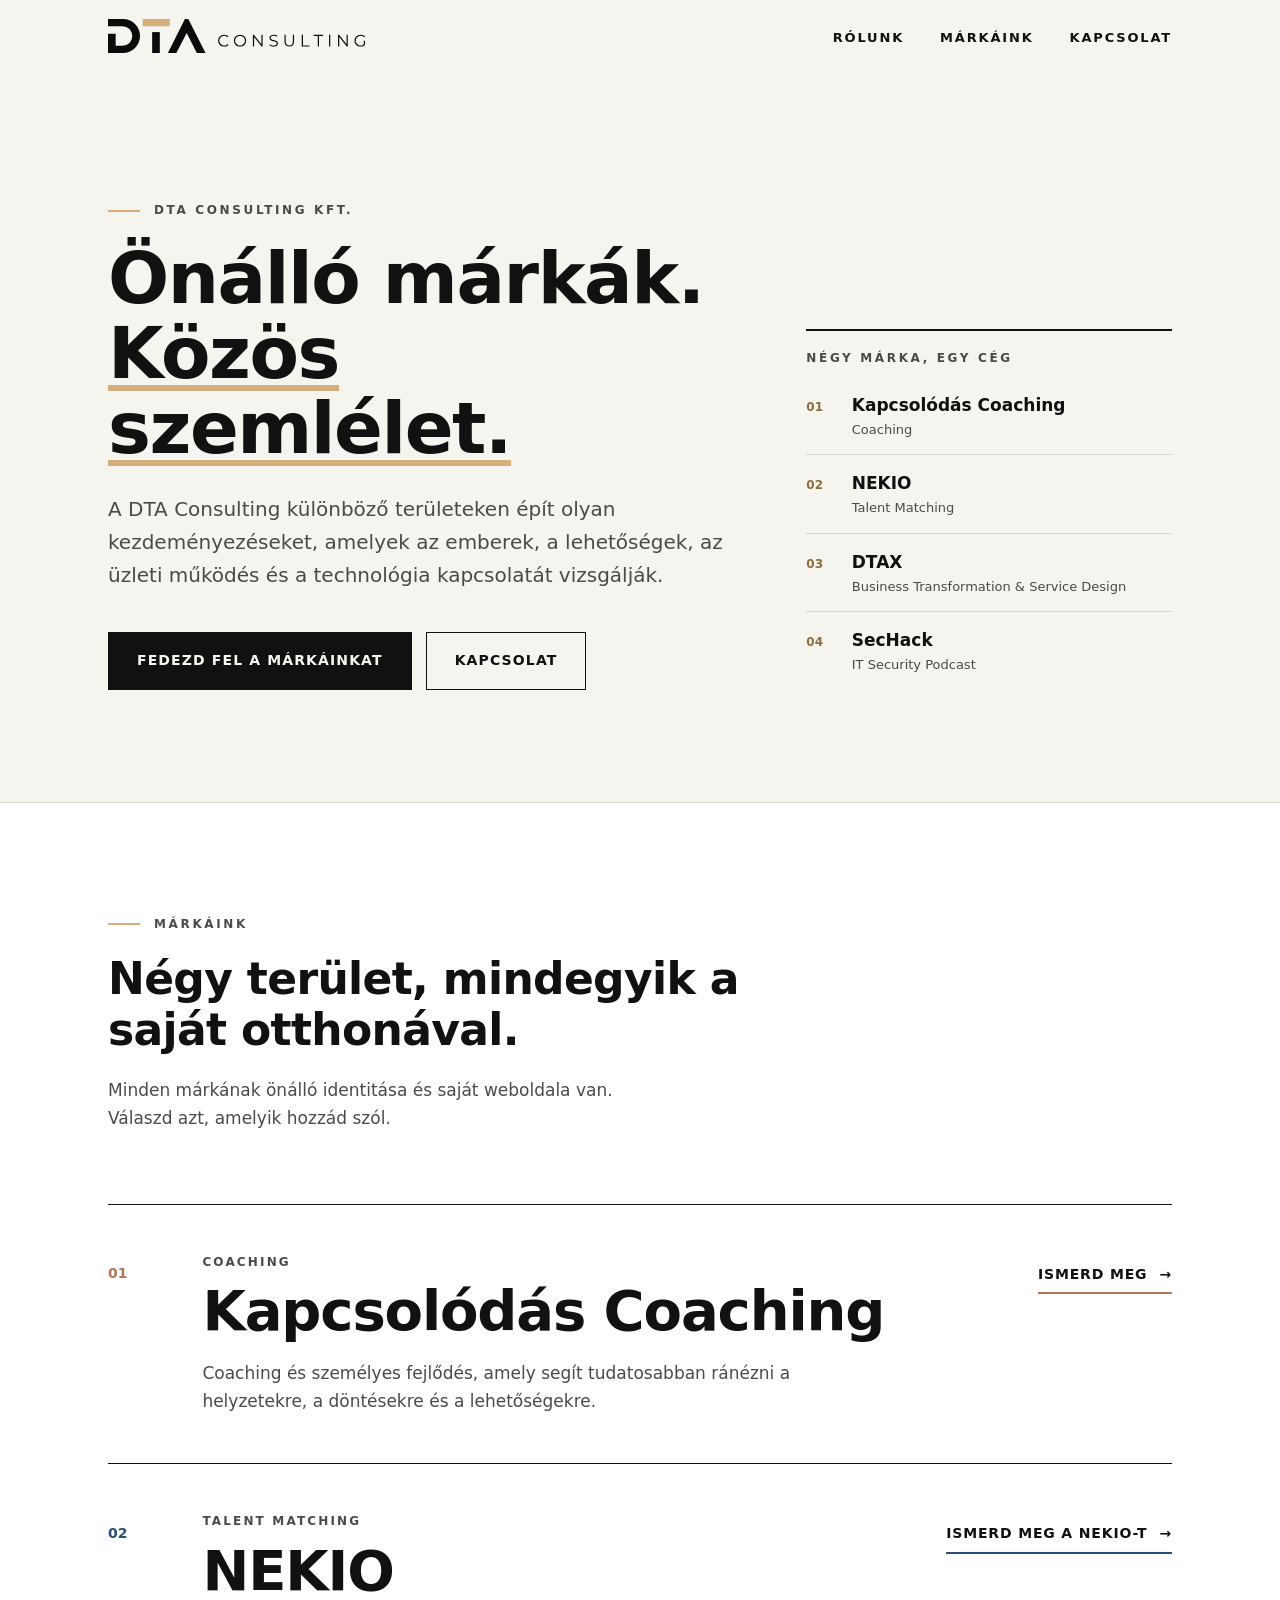
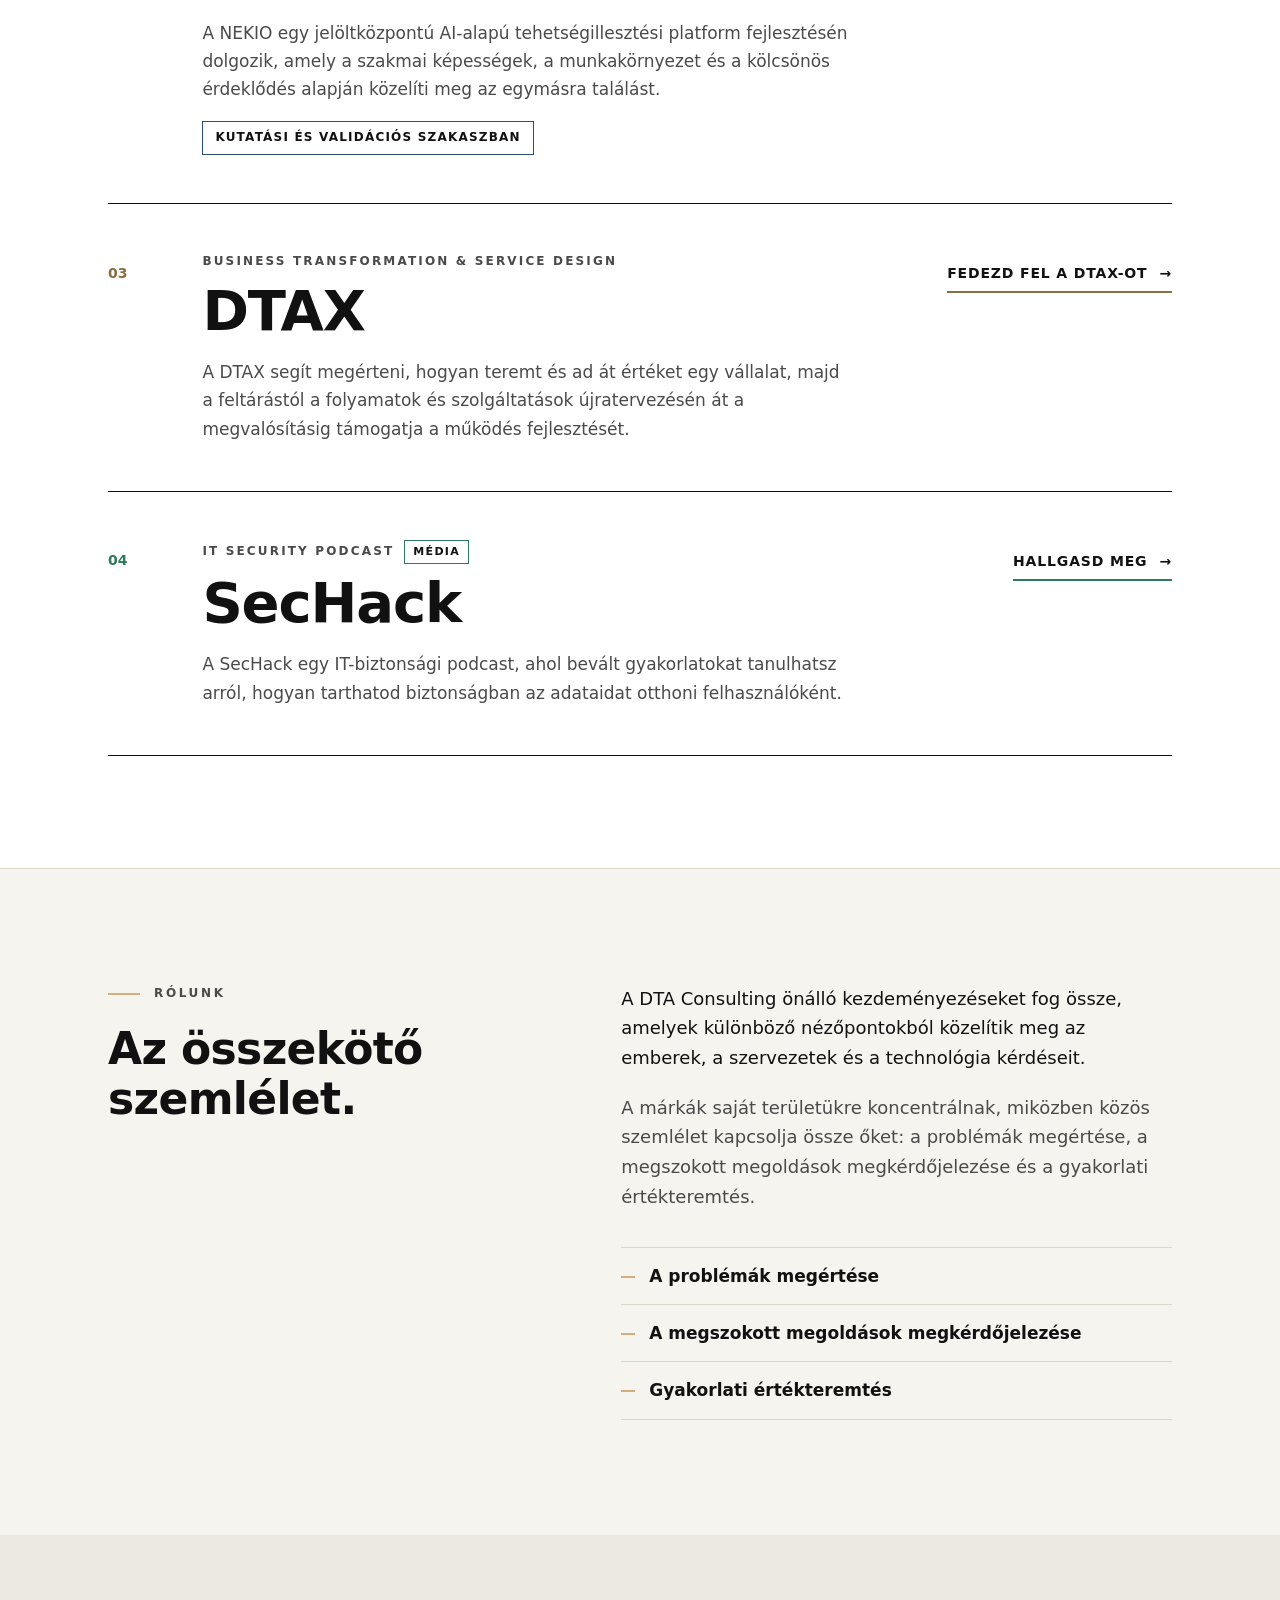
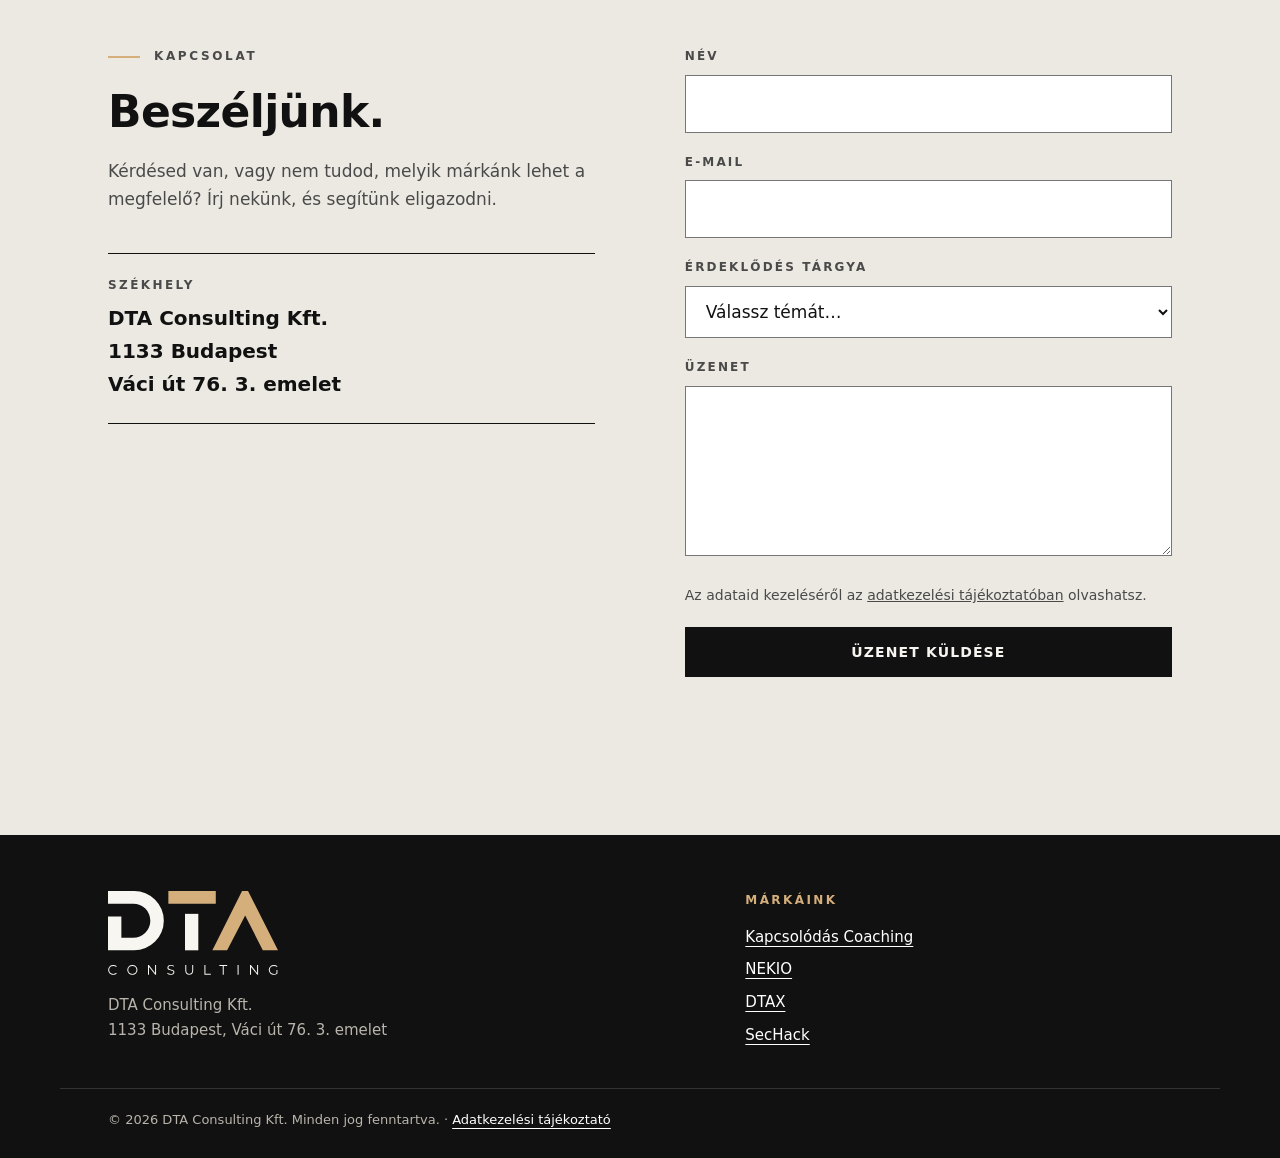
==== commit b7d1b275: "Add files via upload" ====
--- a/index.html
+++ b/index.html
@@ -89,8 +89,7 @@
                 <p class="brand-desc">Coaching és személyes fejlődés, amely segít tudatosabban ránézni a helyzetekre, a döntésekre és a lehetőségekre.</p>
               </div>
               <div class="brand-links">
-                <!-- Ha a domain él: <a class="brand-cta" href="https://kapcsolodascoaching.hu/">Ismerd meg<span class="arrow" aria-hidden="true">→</span></a> -->
-                <p class="brand-soon">Weboldal hamarosan<span>kapcsolodascoaching.hu</span></p>
+                <a class="brand-cta" href="https://kapcsolodascoaching.hu/">Ismerd meg<span class="arrow" aria-hidden="true">→</span></a>
               </div>
             </article>
           </li>
@@ -119,8 +118,7 @@
                 <p class="brand-desc">A DTAX segít megérteni, hogyan teremt és ad át értéket egy vállalat, majd a feltárástól a folyamatok és szolgáltatások újratervezésén át a megvalósításig támogatja a működés fejlesztését.</p>
               </div>
               <div class="brand-links">
-                <!-- Ha a domain él: <a class="brand-cta" href="https://dtax.hu/">Fedezd fel a DTAX-ot<span class="arrow" aria-hidden="true">→</span></a> -->
-                <p class="brand-soon">Weboldal hamarosan<span>dtax.hu</span></p>
+                <a class="brand-cta" href="https://dtax.hu/">Fedezd fel a DTAX-ot<span class="arrow" aria-hidden="true">→</span></a>
               </div>
             </article>
           </li>
@@ -221,9 +219,9 @@
       <nav aria-label="Márkák">
         <p class="footer-title">Márkáink</p>
         <ul>
-          <li><span class="soon-item">Kapcsolódás Coaching <em>(hamarosan)</em></span></li>
+          <li><a href="https://kapcsolodascoaching.hu/">Kapcsolódás Coaching</a></li>
           <li><a href="https://nekio.app/">NEKIO</a></li>
-          <li><span class="soon-item">DTAX <em>(hamarosan)</em></span></li>
+          <li><a href="https://dtax.hu/">DTAX</a></li>
           <li><a href="https://sechack.hu/">SecHack</a></li>
         </ul>
       </nav>
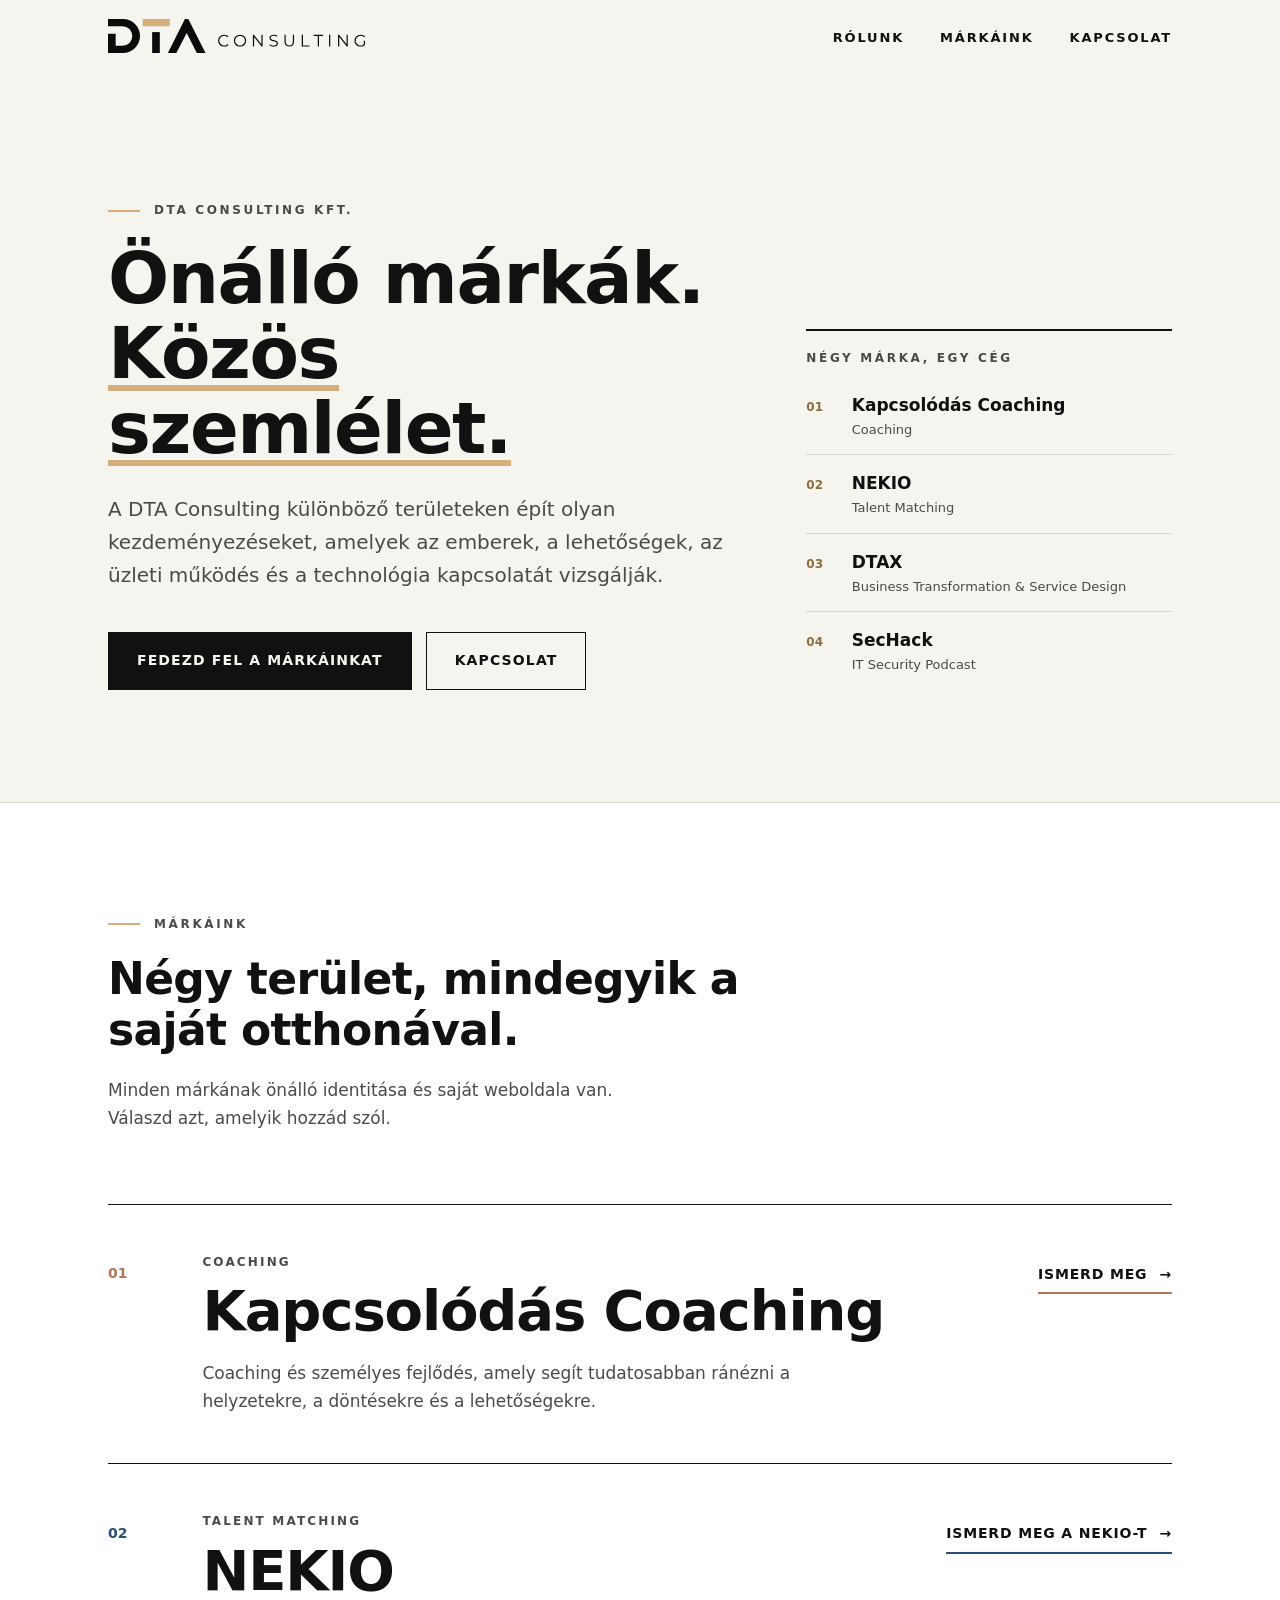
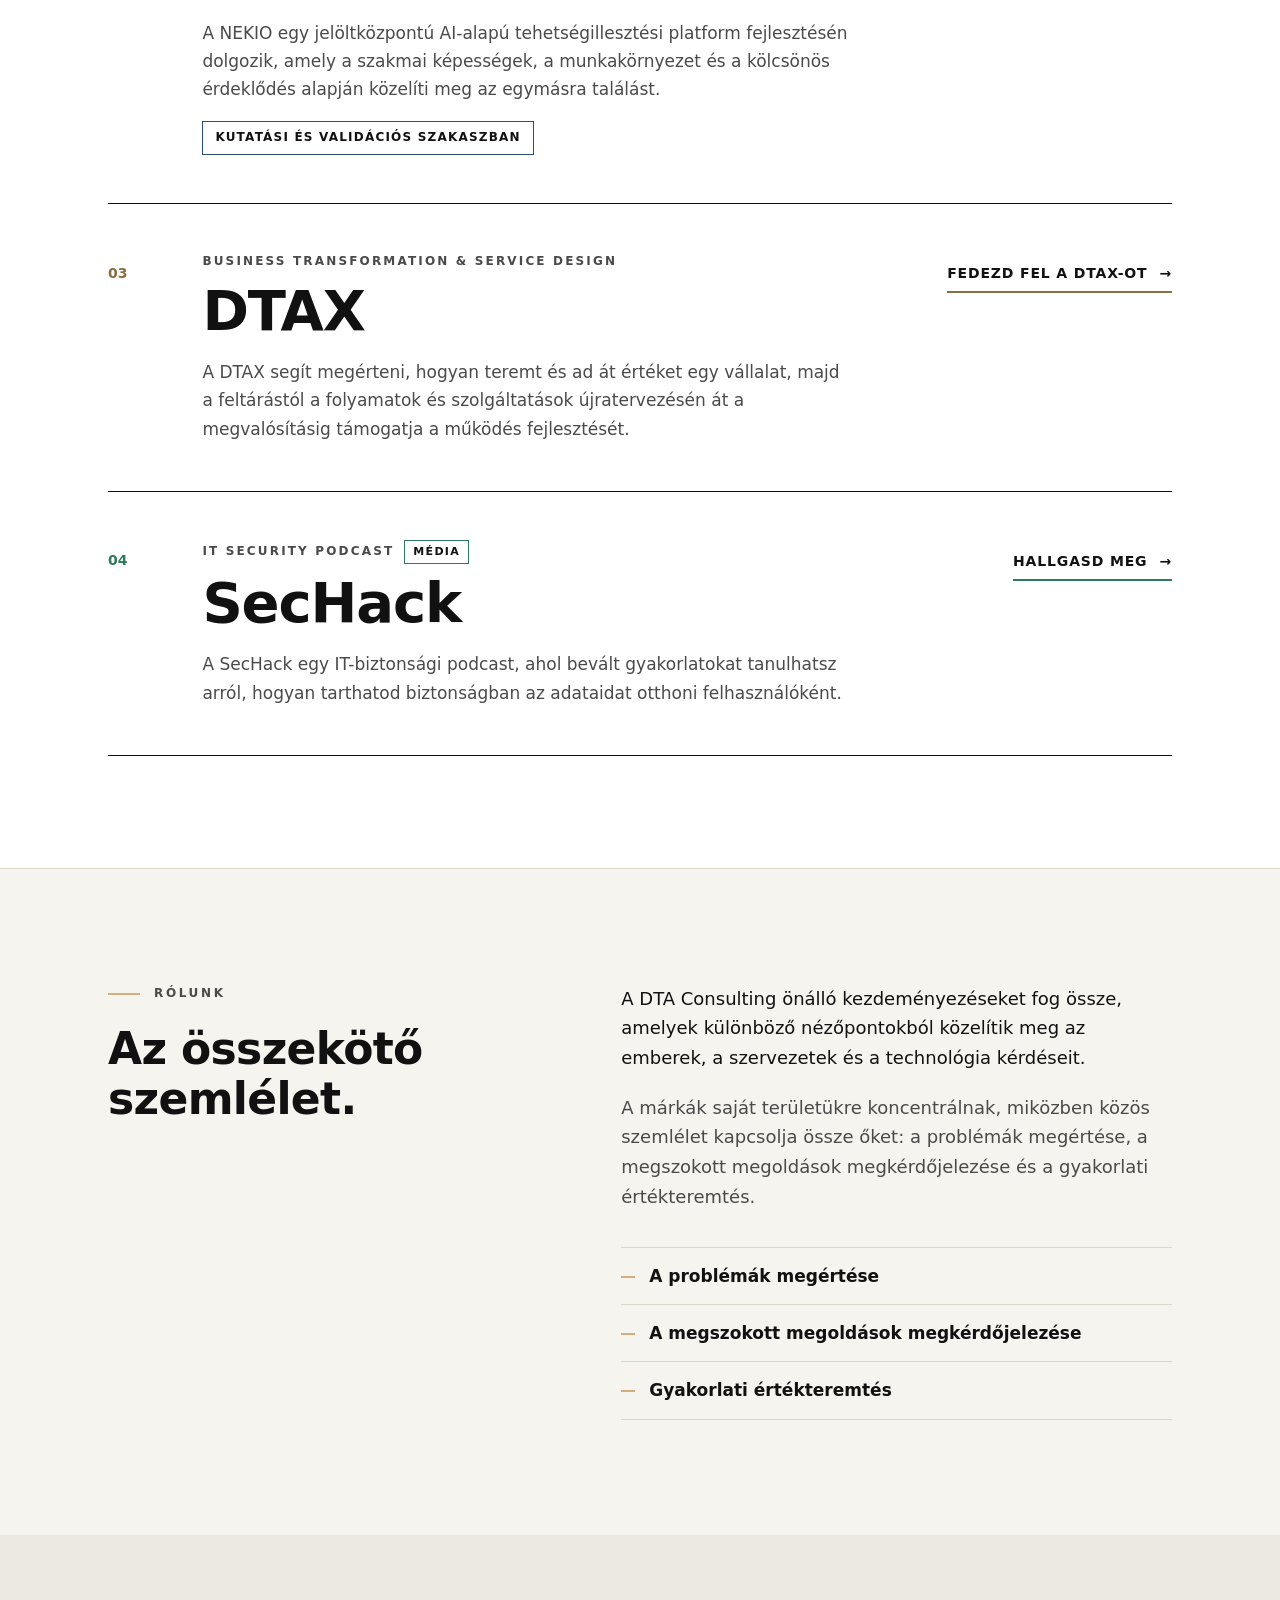
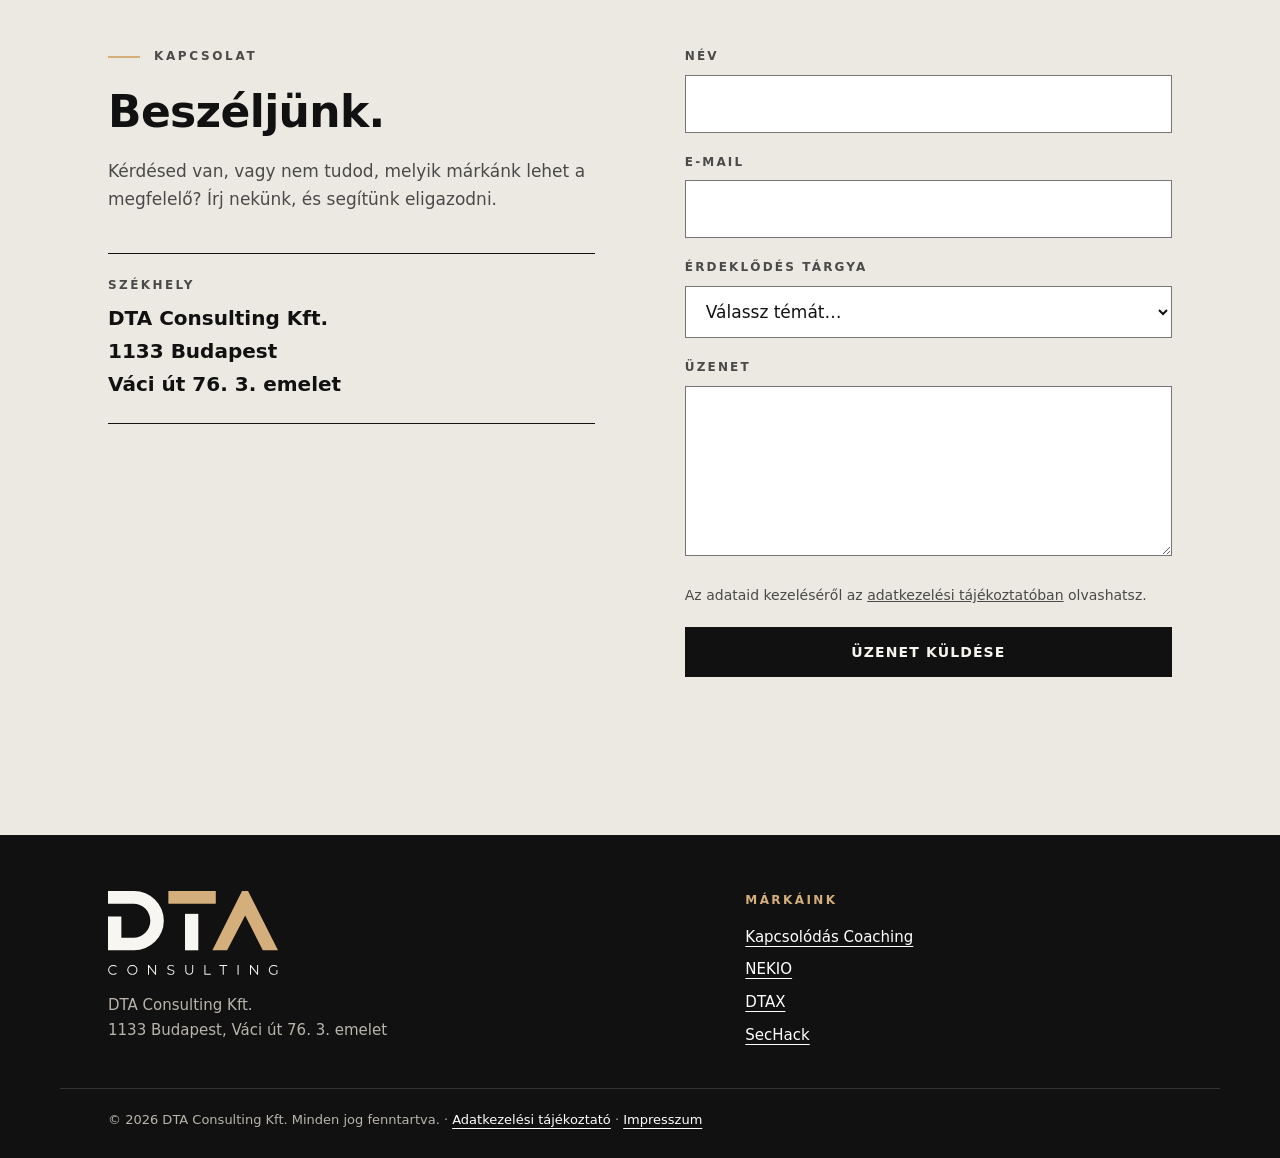
==== commit 22641668: "Add files via upload" ====
--- a/index.html
+++ b/index.html
@@ -19,6 +19,49 @@
   <meta name="twitter:card" content="summary">
 
   <link rel="stylesheet" href="styles.css">
+  <script type="application/ld+json">
+{
+  "@context": "https://schema.org",
+  "@type": "Organization",
+  "@id": "https://dta-consulting.hu/#org",
+  "name": "DTA Consulting Kft.",
+  "alternateName": "DTA Consulting",
+  "url": "https://dta-consulting.hu/",
+  "logo": "https://dta-consulting.hu/assets/apple-touch-icon.png",
+  "address": {
+    "@type": "PostalAddress",
+    "streetAddress": "Váci út 76. 3. emelet",
+    "postalCode": "1133",
+    "addressLocality": "Budapest",
+    "addressCountry": "HU"
+  },
+  "sameAs": [
+    "https://www.linkedin.com/company/dta-consulting-ltd/"
+  ],
+  "subOrganization": [
+    {
+      "@type": "Organization",
+      "name": "Kapcsolódás Coaching",
+      "url": "https://kapcsolodascoaching.hu/"
+    },
+    {
+      "@type": "Organization",
+      "name": "NEKIO",
+      "url": "https://nekio.app/"
+    },
+    {
+      "@type": "Organization",
+      "name": "DTAX",
+      "url": "https://dtax.hu/"
+    },
+    {
+      "@type": "Organization",
+      "name": "SecHack",
+      "url": "https://sechack.hu/"
+    }
+  ]
+}
+  </script>
 </head>
 <body>
   <a class="skip" href="#main">Ugrás a tartalomra</a>
@@ -227,7 +270,7 @@
       </nav>
     </div>
     <div class="wrap footer-bottom">
-      <p>© <span id="year">2026</span> DTA Consulting Kft. Minden jog fenntartva. · <a href="adatkezelesi-tajekoztato.html">Adatkezelési tájékoztató</a></p>
+      <p>© <span id="year">2026</span> DTA Consulting Kft. Minden jog fenntartva. · <a href="adatkezelesi-tajekoztato.html">Adatkezelési tájékoztató</a> · <a href="impresszum.html">Impresszum</a></p>
     </div>
   </footer>
 
